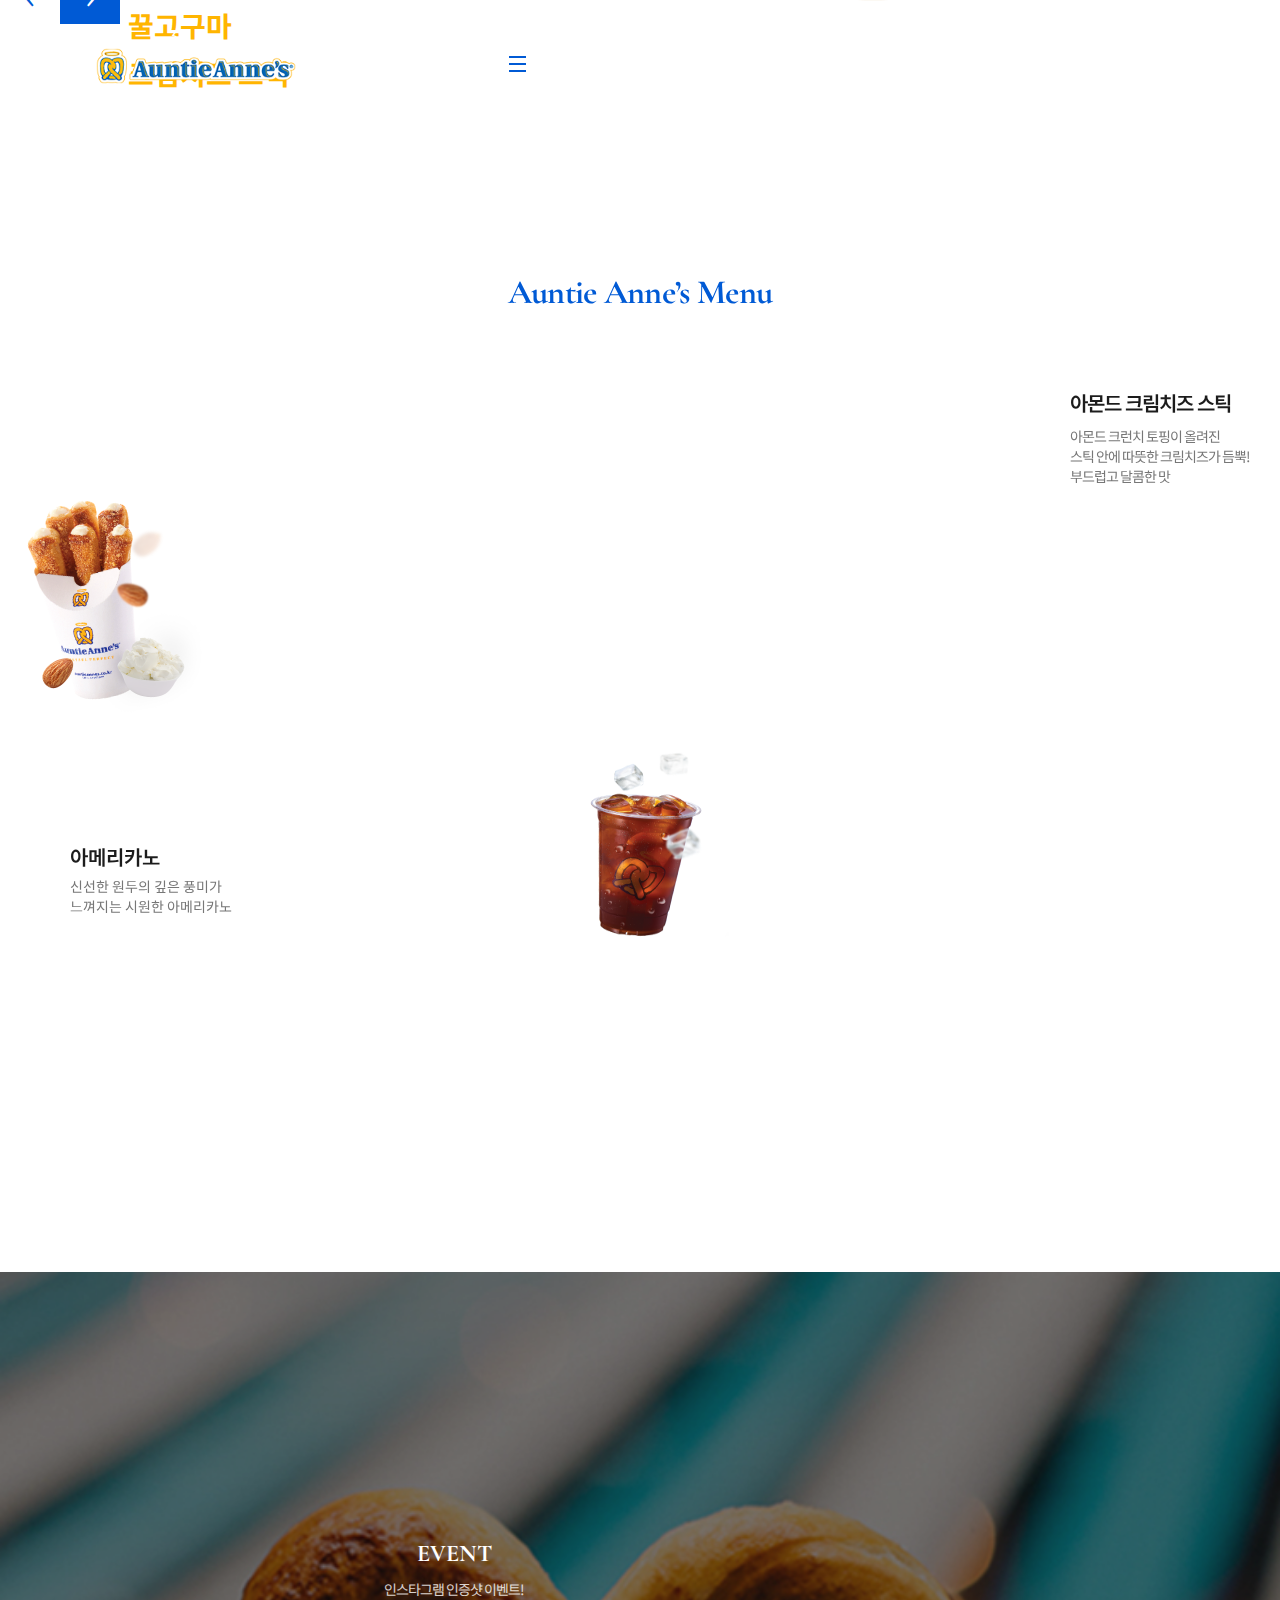
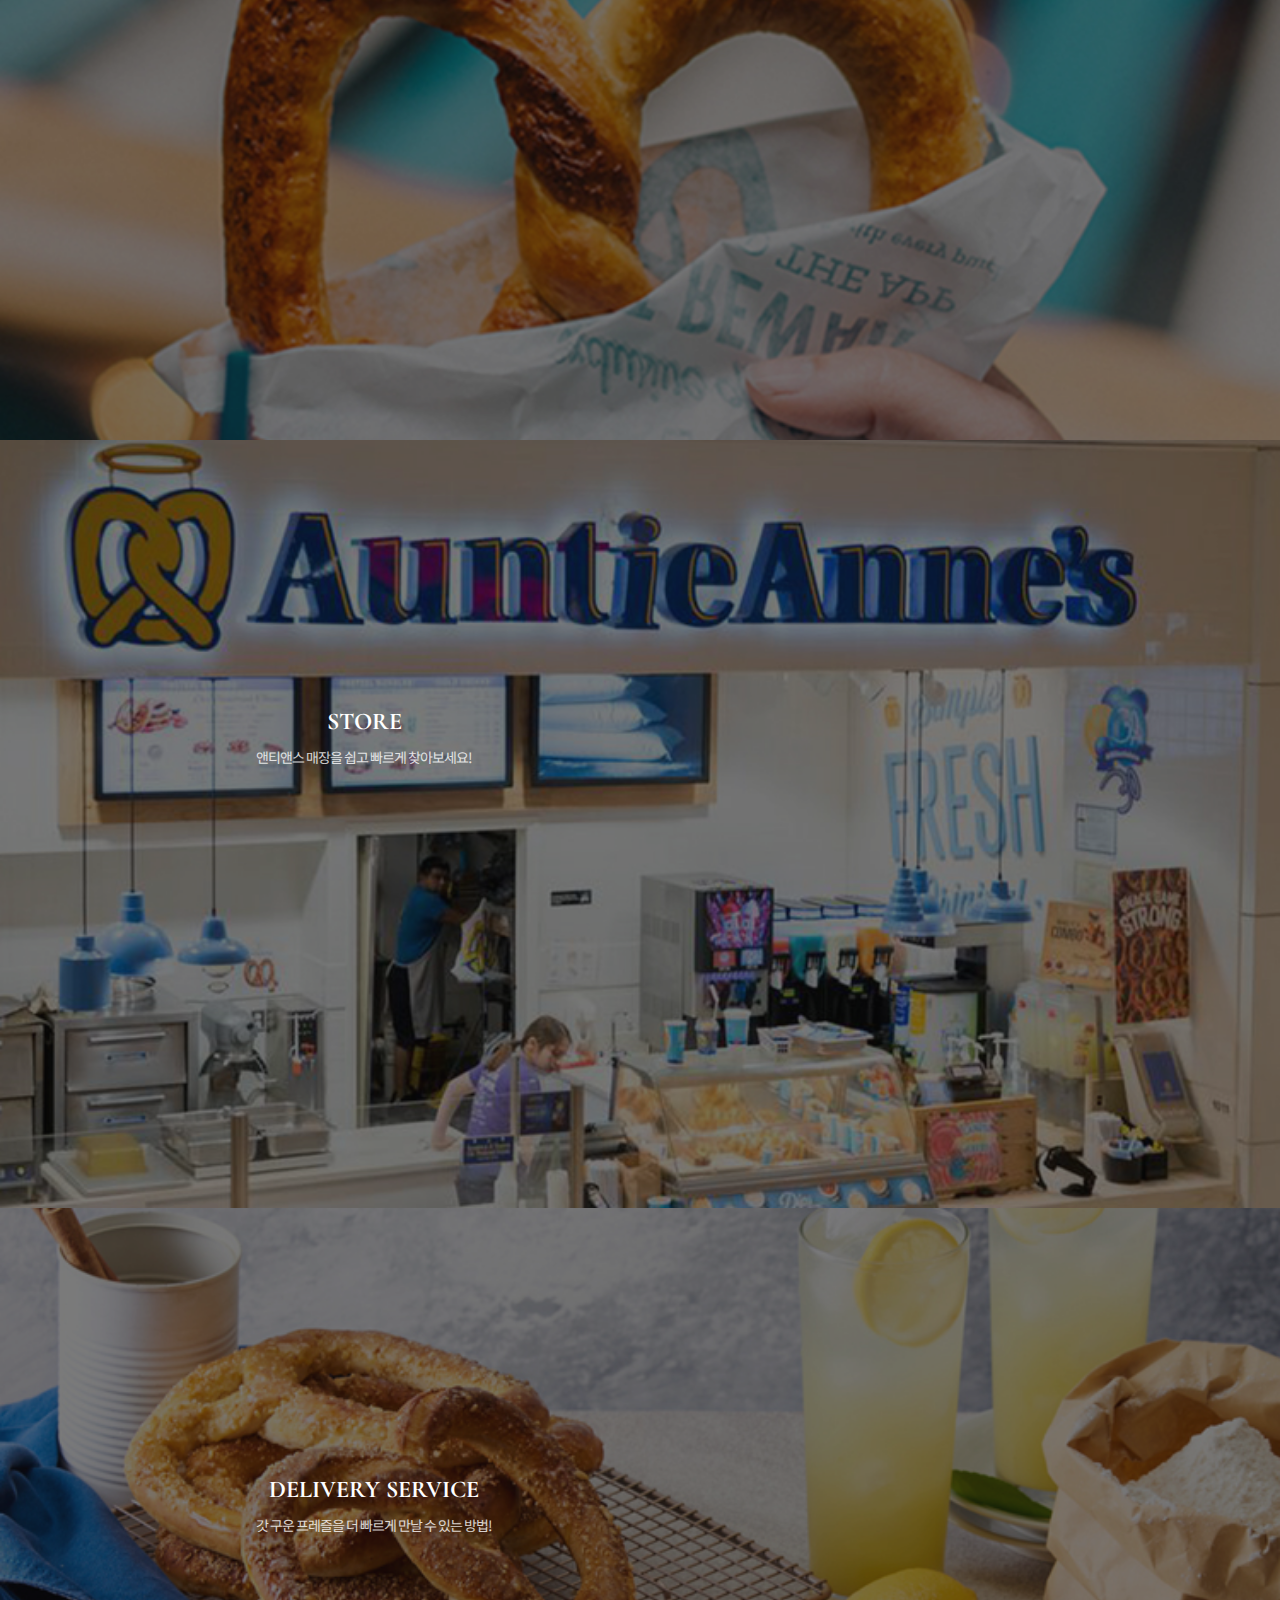
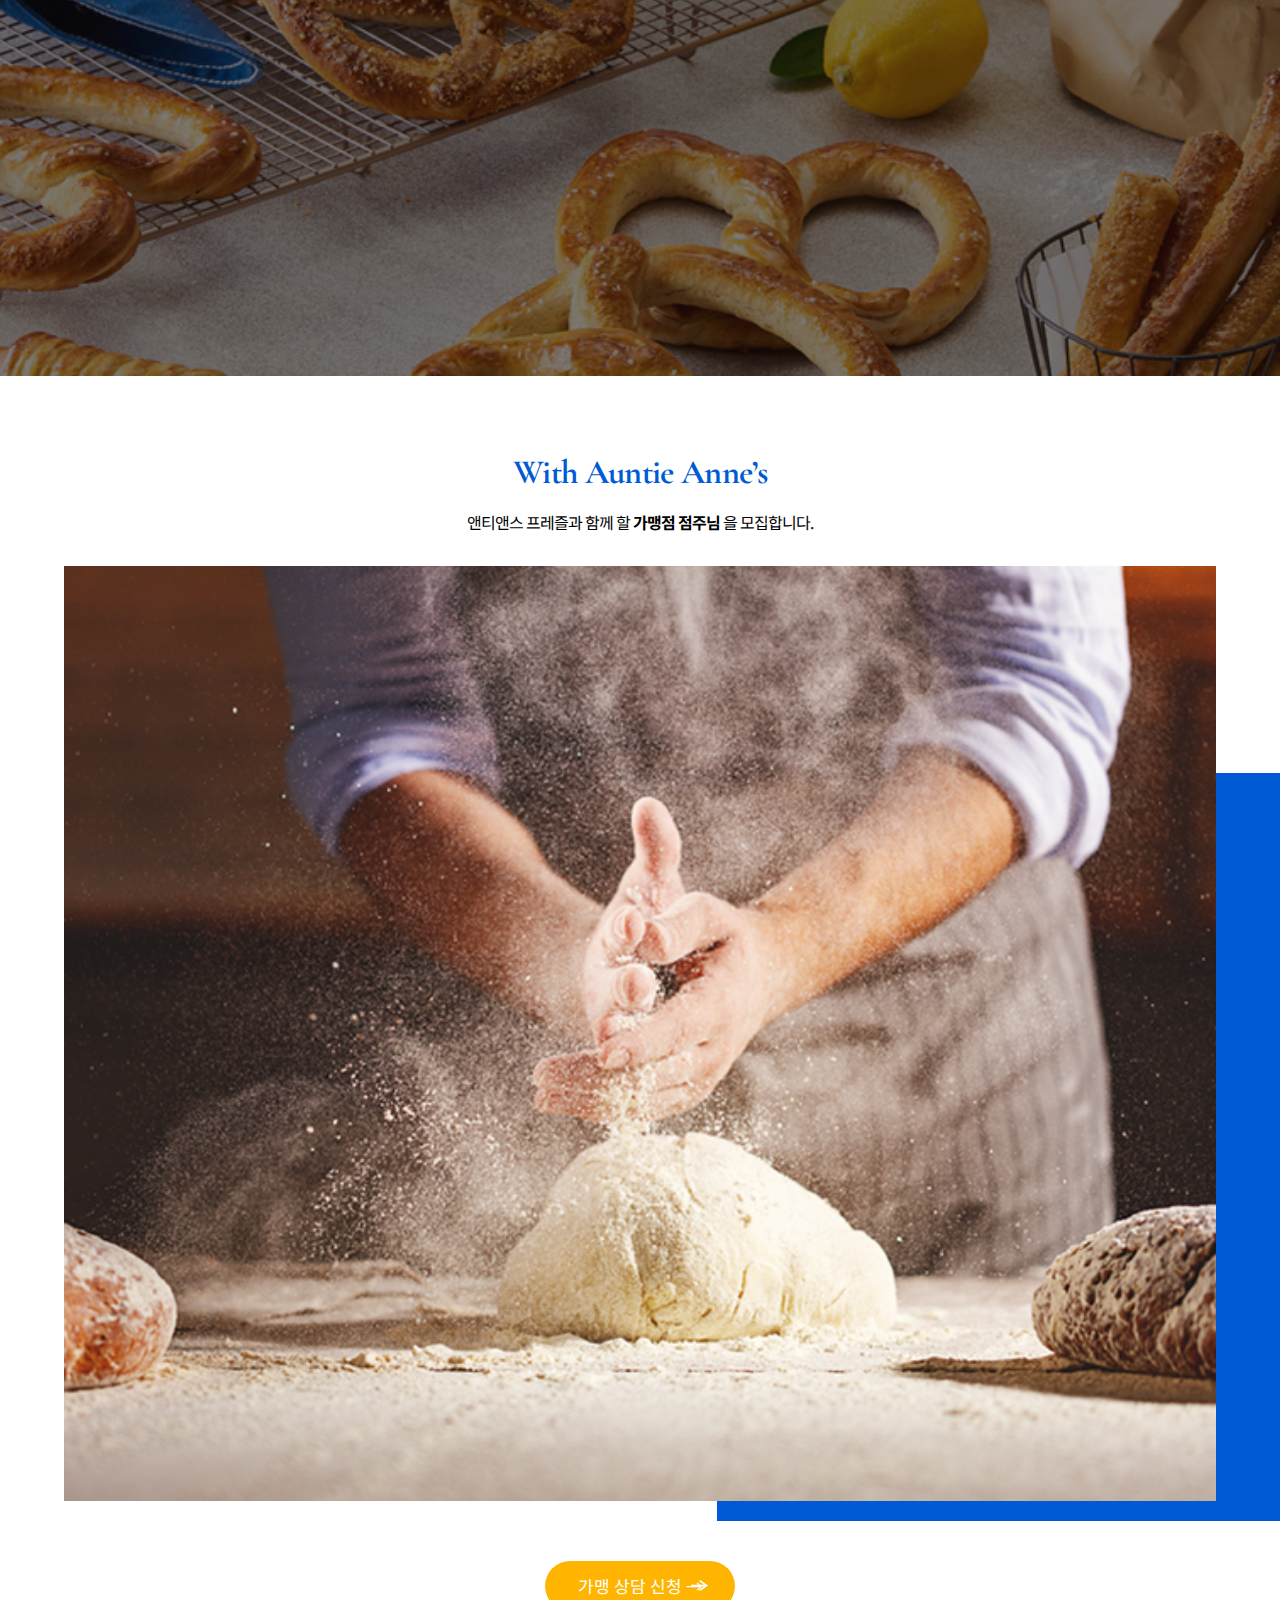
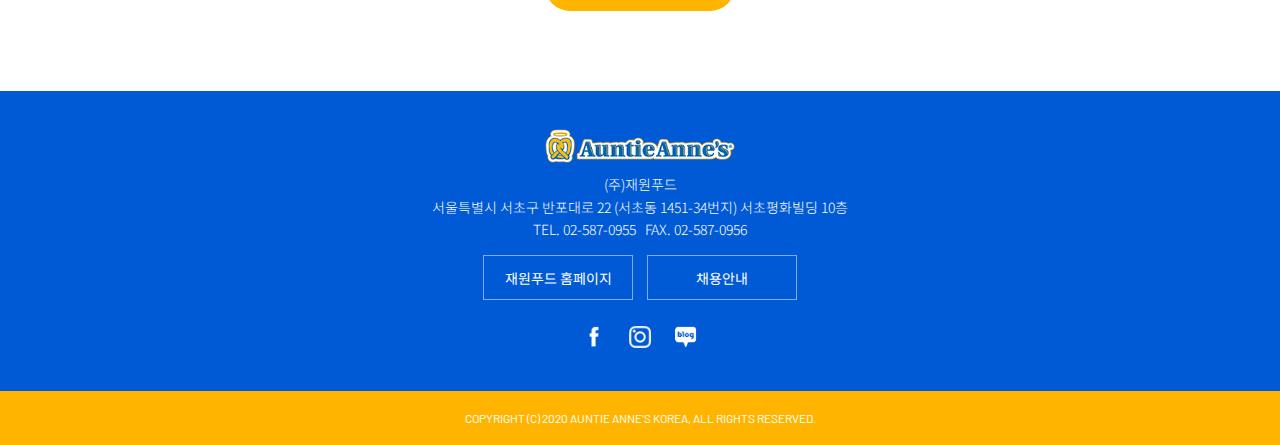
==== index.html @ 2be984bd "new" ====
<!DOCTYPE html>
<html lang="en">
<head>
    <meta charset="UTF-8">
    <meta http-equiv="X-UA-Compatible" content="IE=edge">
    <meta name="viewport" content="width=device-width, initial-scale=1.0">
    <title>Document</title>
    <link rel="stylesheet" href="css/index.css">
    <script defer src="./js/common.js"></script>
</head>
<body>

    <header>
        <div>
            <h2>
            <a href="index.html"><img src="img/main/logo.png" alt=""></a>
            </h2>
            <div class="right">
                <a href="#">
                    <span></span>
                    <span></span>
                    <span></span>
                </a>
            </div>
        </div>
    </header>

    
    <main>
        <div class="burger">
            <header>
                <div>
                    <h2>
                        <a href="index.html"><img src="img/main/mo-logo.png" alt=""></a>
                    </h2>
                    <div class="close">
                        <a href="#">
                            <span></span>
                            <span></span>
                            <span></span>
                        </a>
                    </div>
                </div>
            </header>
        
            <div class="bur_main">
                <div class="wrap">
                    <ul>
                        <li>
                            <a href="#">Auntie Anne's </a>
                        </li>
                        <li>
                            <a class="menu" href="menu.html">Menu</a>
                        <div></div>  
                        </li>
                        <li>
                            <a href="#">Event</a>
                            <div></div>  
                        </li>
                        <li>
                            <a href="#">Community</a>
                            <div></div>  
                        </li>
                        <li>
                            <a href="#">Franchaise</a>
                            <div></div>
                        </li>
                    </ul>
                    
                </div>
                <div class="wrap_2">
                    <ul>
                        <li>
                            <a href="/community-contact/">
                                <span class="circle">
                                    <img src="img/burger/mo-gnb01.png">
                                </span>고객소통방</a>
                        </li>
                        <li><a href="/store-map/"><span class="circle"><img src="img/burger/mo-gnb02.png"></span>매장찾기</a></li>
                        <li><a href="/franchise04/"><span class="circle"><img src="img/burger/mo-gnb03.png"></span>가맹상담</a></li>
                        <li><a href="/delivery-service"><span class="circle"><img src="img/burger/mo-gnb04.png"></span>딜리버리</a></li>
                    </ul>
                </div>
                <div class="info">
                    <div>
                        <p class="en-txt">Address</p>
                        <p>(주)재원푸드 서울특별시 서초구 반포대로 22<br>(서초동 1451-34번지) 서초평화빌딩 10층</p>
                    </div>
    
                    <div>
                        <p class="en-txt">Contact</p>
                        <p>Tel. 02. 587. 0955 <br>Fax. 02. 587. 0956</p>
                    </div>
    
                    <div class="sns-share">
                        <ul>
                            <li><a href="https://www.facebook.com/AuntieAnnesPretzelsKR/" target="_blank"><img src="img/burger/ft-sns01.png" alt="facebook"></a></li>
                            <li><a href="https://www.instagram.com/auntieannes_korea/" target="_blank"><img src="img/burger/ft-sns02.png" alt="instagram"></a></li>
                            <li><a href="https://blog.naver.com/j1food" target="_blank"><img src="img/burger/ft-sns04.png" alt="naver blog"></a></li>
                        </ul>
                    </div>
                </div>
            </div>
        </div>

        <div class="main_top">
            <div class="slide">
                <img src="img/main/sssss.png" alt="">
                <div class="main_txt">
                    <div class="main_txt01">
                        <span>꿀고구마</span>
                    </div>
                    <div class="main_txt01">
                        <span>크림치즈 스틱</span>
                    </div>
                    <div class="main_txt01">
                        <span class="main_txt01_03"> #꿀이들어가 #더욱 달콤한 #꿀고구마 크림치즈 스틱</span>
                    </div>
                </div>   
                <div class="product-img">
                    <div class="pro-ani">
                        <img src="img/main/top.png" alt="">
                    </div>
                </div> 
            </div>
            <div class="dots">
                <button>1</button>
                <button>2</button>
                <button>3</button>
            </div>
            <div class="owl-nav">
                        <button class="owl-prev">
                            <span aria-label="Previous">‹</span>
                        </button>
                        <button  class="owl-next">
                            <span aria-label="Next">›</span>
                        </button>
            </div>
        </div>

        <div class="first">
                <h2> Auntie Anne’s Menu </h2>
                <div class="top_1">
                    <div class="img">
                        <img src="img/main/product01_hover_1.png" alt="">
                    </div>
                    <div class="txt">
                        <h3>아몬드 크림치즈 스틱</h3>
                        <p>
                            아몬드 크런치 토핑이 올려진<br>
                            스틱 안에 따뜻한 크림치즈가 듬뿍!<br>
                            부드럽고 달콤한 맛
                        </p>
                    </div>
                </div>
                <div class="top_2">
                    <div class="txt">
                        <h3>아메리카노</h3>
                        <p>
                            신선한 원두의 깊은 풍미가<br>
                            느껴지는 시원한 아메리카노<br>
                        </p>
                    </div>
                    <div class="img">
                        <img src="img/main/product02_hover_1.png" alt="">
                    </div>
                </div>
        </div>

        <div class="second">
                <div class="box01">
                    <a href="#"><img src="img/main/main_event_bg_m.jpg" alt=""></a>
                    <div class="txt01"> 
                        <h3 class="en-txt">EVENT</h3>
                        <p>인스타그램 인증샷 이벤트!</p>
                    </div>
                </div>
                <div class="box01">
                    <a href="#"><img src="img/main/main_store_bg_m.jpg" alt=""></a>
                    <div class="txt02">
                        <h3 class="en-txt">STORE</h3>
                        <p>앤티앤스 매장을 쉽고 빠르게 찾아보세요!</p>
                    </div>
                </div>
                <div class="box01">
                    <a href="#"><img src="img/main/main_delivery_bg_m.jpg" alt=""></a>
                    <div class="txt03">
                        <h3 class="en-txt">DELIVERY SERVICE</h3>
                        <p>갓 구운 프레즐을 더 빠르게 만날 수 있는 방법!</p>
                    </div>    
                </div>
        </div>

        <div class="third">
            <div class="title">
                With Auntie Anne’s
            </div>
            <div class="third-txt">
                앤티앤스 프레즐과 함께 할 
                <b>가맹점 점주님</b>
                    을 모집합니다.
            </div>
            <div class="third-img">
                <img src="img/main/main-sec04_img_m.jpg" alt="">
            </div>
            <div class="third-button">
                <a href="#">가맹 상담 신청 →</a>
            </div>
        </div>
    </main>

    <footer>
        <div class="foot-widget">
            <div class="foot-wrap">
                <div class="ft-logo">
                <a href="#"><img src="img/main/ft-logo.png"></a>
                </div>
                <div class="ft-info">
                    <div class="info01">
                        <span>(주)재원푸드</span> 서울특별시 서초구 반포대로 22 (서초동 1451-34번지) 서초평화빌딩 10층
                    </div>
                    <div class="info02">
                        <p>TEL. 02-587-0955</p>
                        <p>FAX. 02-587-0956</p>
                    </div>
                </div>
                <div class="link-btn">
                    <ul>
                        <li><a href="http://www.jaewonfood.co.kr/korean/" target="_blank">재원푸드 홈페이지</a></li>
                        <li><a href="/talent">채용안내</a></li>
                    </ul>
                </div>
                <div class="sns-share">
                    <ul>
                    <li><a href="https://www.facebook.com/AuntieAnnesPretzelsKR/" target="_blank"><img src="img/main/ft-sns01.png" alt="facebook"></a></li>
                    <li><a href="https://www.instagram.com/auntieannes_korea/" target="_blank"><img src="img/main/ft-sns02.png" alt="instagram"></a></li>
                    <!--
                    <li><a href="#" target="_blank"><img src="/img/ft-sns03.png" alt="youtube" /></a></li> -->
                    <li><a href="https://blog.naver.com/j1food" target="_blank"><img src="img/main/ft-sns04.png" alt="naver blog"></a></li>
                    </ul>
                </div>
            </div>
        </div>
        <div class="copy-right">COPYRIGHT (C) 2020 AUNTIE ANNE'S KOREA, ALL RIGHTS RESERVED.</div>
    </footer>
</body>
</html>
---- css/index.css ----
@import url("https://fonts.googleapis.com/css2?family=Noto+Sans+KR:wght@100;300;400;500;700;900&display=swap");
@import url("https://fonts.googleapis.com/css2?family=Cormorant+Garamond:ital,wght@0,300;0,400;0,500;0,600;0,700;1,300;1,400;1,500;1,600;1,700&display=swap");
@import url("https://fonts.googleapis.com/css2?family=Barlow:ital,wght@0,100;0,200;0,300;0,400;0,500;0,600;0,700;1,100;1,200;1,300;1,400;1,500;1,600&display=swap");
@import url("https://fonts.googleapis.com/css2?family=Barlow+Semi+Condensed:ital,wght@0,100;0,200;0,300;0,400;0,500;0,600;1,100;1,200;1,300;1,400;1,500;1,600&display=swap");
/* common.css */
* {
  -webkit-box-sizing: border-box;
          box-sizing: border-box;
  font-family: 'Noto Sans KR', sans-serif;
}

body {
  margin: 0;
}

h1, h2, h3, h4, h5, h6, p {
  margin: 0;
}

a {
  text-decoration: none;
  color: #222;
}

img {
  vertical-align: middle;
}

table {
  border-collapse: collapse;
}

ul, li {
  list-style-type: none;
  padding: 0;
  margin: 0;
}

header {
  position: fixed;
  left: 0;
  top: 0;
  width: 100%;
  padding: 3% 0;
  z-index: 10;
}

header div {
  margin: 0 auto;
  width: 85%;
  /* height: auto !important; */
  background: transparent;
  display: -webkit-box;
  display: -ms-flexbox;
  display: flex;
  -webkit-box-pack: center;
      -ms-flex-pack: center;
          justify-content: center;
}

header div h2 {
  margin-top: 10px;
}

header div h2 a {
  vertical-align: middle;
}

header div h2 a img {
  width: 200px;
  height: 36px;
  margin-bottom: 10px;
}

header div .right {
  margin-left: 18%;
  width: 50px;
  height: 50px;
  background-color: #fff;
  border-radius: 100%;
  position: relative;
}

header div .right a {
  display: block;
}

header div .right a span {
  position: absolute;
  right: 31%;
  top: 50%;
  border: 1px solid #005ad5;
  width: 17px;
}

header div .right a span:nth-of-type(1) {
  -webkit-transform: translateY(-350%);
          transform: translateY(-350%);
}

header div .right a span:nth-of-type(3) {
  -webkit-transform: translateY(350%);
          transform: translateY(350%);
}

main {
  width: 100%;
  overflow: hidden;
  position: relative;
}

main .burger {
  position: absolute;
  width: 100%;
  height: 100%;
  top: 0;
  right: 0;
  z-index: 1000;
  -webkit-transform: translateX(100%);
          transform: translateX(100%);
}

main .burger header {
  position: fixed;
  left: 0;
  top: 0;
  width: 100%;
  /*  padding: 10px 0; */
  z-index: 10;
}

main .burger header div {
  height: 100%;
  /*  margin:0 auto;  */
  margin-left: 20px;
  width: 85%;
  height: auto !important;
  background: transparent;
  display: -webkit-box;
  display: -ms-flexbox;
  display: flex;
  -webkit-box-pack: center;
      -ms-flex-pack: center;
          justify-content: center;
}

main .burger header div h2 {
  /*  margin-top:10px; */
}

main .burger header div h2 a {
  vertical-align: middle;
}

main .burger header div h2 a img {
  max-width: 165px;
  height: 28px;
  margin-bottom: 15px;
}

main .burger header div .close {
  margin-left: 30%;
  margin-right: 0;
  width: 50px;
  height: 50px;
  background: #ffb500 !important;
  -webkit-transform: rotate(180deg);
          transform: rotate(180deg);
  border-radius: 100%;
  position: relative;
}

main .burger header div .close a {
  display: block;
}

main .burger header div .close a span {
  position: absolute;
  right: 35%;
  top: 45%;
  border: 1px solid #fff;
  width: 17px;
}

main .burger header div .close a span:nth-of-type(1) {
  -webkit-transform: translate3d(0px, 0px, 0px) scale3d(1, 1, 1) rotateX(0deg) rotateY(0deg) rotateZ(-45deg) skew(0deg, 0deg);
          transform: translate3d(0px, 0px, 0px) scale3d(1, 1, 1) rotateX(0deg) rotateY(0deg) rotateZ(-45deg) skew(0deg, 0deg);
}

main .burger header div .close a span:nth-of-type(2) {
  display: none;
}

main .burger header div .close a span:nth-of-type(3) {
  -webkit-transform: translate3d(0px, 0px, 0px) scale3d(1, 1, 1) rotateX(0deg) rotateY(0deg) rotateZ(45deg) skew(0deg, 0deg);
          transform: translate3d(0px, 0px, 0px) scale3d(1, 1, 1) rotateX(0deg) rotateY(0deg) rotateZ(45deg) skew(0deg, 0deg);
}

main .burger .bur_main {
  width: 100%;
  /* height:100%; */
  padding: 70px 20px;
  background: #004bba;
  overflow: scroll;
  color: #fff;
}

main .burger .bur_main .wrap ul li {
  display: block;
  width: 100%;
  border: 0;
  padding: 5px 6px;
  border-bottom: 1px solid rgba(255, 255, 255, 0.2);
}

main .burger .bur_main .wrap ul li a {
  font-family: 'Cormorant Garamond', serif;
  font-weight: bold;
  font-size: 34px;
  margin: 5px 0;
  color: #fff;
}

main .burger .bur_main .wrap ul li .menu {
  color: #ffb500;
}

main .burger .bur_main .wrap ul li:nth-of-type(5) {
  border-bottom: none;
}

main .burger .bur_main .wrap_2 {
  padding: 5px 0;
  margin-bottom: 10px;
  display: -webkit-box;
  display: -ms-flexbox;
  display: flex;
}

main .burger .bur_main .wrap_2 ul {
  display: Table;
  width: 100%;
  height: 100%;
  table-layout: fixed;
  border: 1px solid #336fc8;
  border-right: 0;
  margin-top: 15px;
}

main .burger .bur_main .wrap_2 ul li {
  display: Table-cell;
  border-bottom: 1px solid rgba(255, 255, 255, 0.2);
  vertical-align: middle;
  width: 25%;
  padding: 0;
  white-space: nowrap;
  border-right: 1px solid #336fc8;
  margin-right: 15px;
}

main .burger .bur_main .wrap_2 ul li a {
  font-family: 'Noto Sans KR', sans-serif;
  font-size: 13px;
  letter-spacing: -0.5px;
  text-align: center;
  padding: 15px;
  font-weight: normal;
  display: block;
  color: #fff;
}

main .burger .bur_main .wrap_2 ul li a .circle img {
  margin: 0 auto 5px;
  display: block;
  max-width: 40px;
}

main .burger .bur_main .info {
  height: auto;
  display: block;
}

main .burger .bur_main .info div {
  /*  margin-bottom: 10px; */
  display: -webkit-box;
  display: -ms-flexbox;
  display: flex;
}

main .burger .bur_main .info div .en-txt {
  font-size: 16px !important;
  width: 80px;
  font-family: 'Cormorant Garamond', serif;
  /* margin: 5px 0; */
  font-weight: bold;
  color: #fff;
}

main .burger .bur_main .info div .en-txt::after {
  content: '|';
  width: 1px;
  height: 15px;
  margin-left: 10px;
  /* bottom: 50%;
                            margin-bottom: -8px;
                            left: auto;
                            right: 15px; */
}

main .burger .bur_main .info div p {
  margin-bottom: 0.85em;
  line-height: 1.6;
  color: #dcdcdc;
  font-size: 12px;
}

main .burger .bur_main .info .sns-share {
  margin-top: 10px;
  margin-bottom: 15px;
}

main .burger .bur_main .info .sns-share ul {
  width: 100%;
  list-style: none outside;
}

main .burger .bur_main .info .sns-share ul li {
  margin: 0 5px;
  display: inline-block;
}

main .burger .bur_main .info .sns-share ul li a img {
  width: 32px;
}

main .burger.active {
  -webkit-transform: translateX(0%);
          transform: translateX(0%);
}

main .main_top {
  /*   font-family: 'Noto Sans KR', sans-serif; */
  position: relative;
  width: 100%;
  height: 100% !important;
}

main .main_top img {
  width: 100%;
}

main .main_top .main_txt {
  position: absolute;
  left: 10%;
  top: 20%;
}

main .main_top .main_txt .main_txt01 {
  margin-bottom: 3%;
}

main .main_top .main_txt .main_txt01 span {
  color: #ffb500;
  font-size: 28px;
  font-weight: bold;
}

main .main_top .main_txt .main_txt01 .main_txt01_03 {
  font-weight: normal;
  letter-spacing: -1px;
  margin: 15px 0 35px;
  color: #fff;
  line-height: 1.6;
  font-size: 14px;
}

main .main_top .product-img .pro-ani {
  -webkit-animation: rot03 3s ease infinite;
          animation: rot03 3s ease infinite;
  position: absolute;
  z-index: 200;
  right: 5px;
  bottom: -100px;
  width: 65%;
}

main .main_top .product-img .pro-ani img {
  width: 100%;
}

main .main_top .dots {
  display: inline-block;
  position: absolute;
  left: 30px;
  top: 44%;
}

main .main_top .dots button {
  color: #fff;
  background-color: transparent;
  width: 50px;
  height: 50px;
  display: inline-block !important;
  font-size: 20px;
  line-height: 42px;
  border-radius: 100%;
  border-color: transparent;
  padding: 0;
  text-align: center;
  font-family: 'Barlow Semi Condensed', sans-serif;
  letter-spacing: 0;
  margin-right: 5px;
}

main .main_top .dots button.active {
  border: 2px dotted #fff;
  color: #ffb500;
}

main .main_top .owl-nav {
  position: absolute;
  left: 0;
  bottom: 0;
  height: 60px;
  width: 120px;
  display: -webkit-box;
  display: -ms-flexbox;
  display: flex;
}

main .main_top .owl-nav .owl-prev {
  color: inherit;
  border: none;
  padding: 0 !important;
  background: #fff;
  width: 60px;
  height: 60px;
  line-height: 60px;
}

main .main_top .owl-nav .owl-prev span {
  font-size: 35px;
  color: #005ad5;
}

main .main_top .owl-nav .owl-next {
  width: 60px;
  color: inherit;
  border: none;
  padding: 0 !important;
  height: 60px;
  background: #005ad5;
  line-height: 60px;
}

main .main_top .owl-nav .owl-next span {
  font-size: 35px;
  color: #fff;
}

main .first {
  z-index: 100;
  padding: 5% 0;
  margin: 10% 0;
  position: relative;
  /*   font-family: 'Noto Sans KR', sans-serif; */
}

main .first h2 {
  font-family: 'Cormorant Garamond', serif;
  width: 100%;
  padding-top: 60px;
  font-size: 34px;
  color: #005ad5;
  font-weight: bold;
  line-height: 1;
  text-align: center;
  margin-bottom: 15%;
  letter-spacing: -0.02em;
}

main .first .top_1 {
  display: -webkit-box;
  display: -ms-flexbox;
  display: flex;
}

main .first .top_1 .img {
  margin-left: -30px;
  -webkit-animation: rot02 3s ease infinite;
          animation: rot02 3s ease infinite;
  left: 0;
  width: 250px;
  height: 250px;
}

main .first .top_1 .img img {
  width: 100%;
  height: 100%;
  -webkit-transform: translateY(-10%);
          transform: translateY(-10%);
}

main .first .top_1 .txt {
  position: absolute;
  right: 30px;
  top: 240px;
  letter-spacing: -1px;
}

main .first .top_1 .txt h3 {
  font-size: 20px;
  color: #1c1c1c;
  line-height: 1.1em;
  margin-bottom: 8px;
  font-weight: 600;
}

main .first .top_1 .txt p {
  font-size: 14px;
  color: #777777;
  margin: 0.85em 0;
}

main .first .top_2 {
  display: -webkit-box;
  display: -ms-flexbox;
  display: flex;
}

main .first .top_2 .txt {
  position: absolute;
  left: 70px;
  bottom: 100px;
}

main .first .top_2 .txt h3 {
  font-size: 20px;
  color: #1c1c1c;
  line-height: 1.1em;
  margin-bottom: 8px;
  font-weight: 600;
}

main .first .top_2 .txt p {
  font-size: 14px;
  color: #777777;
}

main .first .top_2 .img {
  margin-left: 40%;
  -webkit-animation: rot03 3s ease infinite;
          animation: rot03 3s ease infinite;
  width: 250px;
  height: 200px;
}

main .first .top_2 .img img {
  width: 100%;
  height: 100%;
}

@-webkit-keyframes rot02 {
  0% {
    -webkit-transform: rotate(-1deg);
            transform: rotate(-1deg);
  }
  50% {
    -webkit-transform: rotate(1deg);
            transform: rotate(1deg);
  }
  100% {
    -webkit-transform: rotate(-1deg);
            transform: rotate(-1deg);
  }
}

@keyframes rot02 {
  0% {
    -webkit-transform: rotate(-1deg);
            transform: rotate(-1deg);
  }
  50% {
    -webkit-transform: rotate(1deg);
            transform: rotate(1deg);
  }
  100% {
    -webkit-transform: rotate(-1deg);
            transform: rotate(-1deg);
  }
}

@-webkit-keyframes rot03 {
  0% {
    -webkit-transform: rotate(1deg);
            transform: rotate(1deg);
  }
  50% {
    -webkit-transform: rotate(-1deg);
            transform: rotate(-1deg);
  }
  100% {
    -webkit-transform: rotate(1deg);
            transform: rotate(1deg);
  }
}

@keyframes rot03 {
  0% {
    -webkit-transform: rotate(1deg);
            transform: rotate(1deg);
  }
  50% {
    -webkit-transform: rotate(-1deg);
            transform: rotate(-1deg);
  }
  100% {
    -webkit-transform: rotate(1deg);
            transform: rotate(1deg);
  }
}

main .second {
  margin-top: 20%;
}

main .second .box01 {
  position: relative;
}

main .second .box01 a {
  width: 100%;
}

main .second .box01 a img {
  width: 100%;
}

main .second .box01 .txt01 {
  position: absolute;
  left: 30%;
  top: 35%;
  text-align: center;
}

main .second .box01 .txt01 .en-txt {
  font-family: 'Cormorant Garamond', serif;
  font-size: 24px;
  color: #fff;
  margin-bottom: 8px;
  line-height: 1.1em;
}

main .second .box01 .txt01 p {
  color: #fff;
  font-size: 14px;
  letter-spacing: -1px;
  margin: 0.85em 0;
  opacity: 0.8;
}

main .second .box01 .txt02 {
  position: absolute;
  left: 20%;
  top: 35%;
  text-align: center;
}

main .second .box01 .txt02 .en-txt {
  font-family: 'Cormorant Garamond', serif;
  font-size: 24px;
  color: #fff;
  margin-bottom: 8px;
  line-height: 1.1em;
}

main .second .box01 .txt02 p {
  color: #fff;
  font-size: 14px;
  letter-spacing: -1px;
  margin: 0.85em 0;
  opacity: 0.8;
}

main .second .box01 .txt03 {
  position: absolute;
  left: 20%;
  top: 35%;
  text-align: center;
}

main .second .box01 .txt03 .en-txt {
  font-family: 'Cormorant Garamond', serif;
  font-size: 24px;
  color: #fff;
  margin-bottom: 8px;
  line-height: 1.1em;
}

main .second .box01 .txt03 p {
  /*  font-family: 'Noto Sans KR', sans-serif; */
  color: #fff;
  font-size: 14px;
  letter-spacing: -1px;
  margin: 0.85em 0;
  opacity: 0.8;
}

main .second .box01::before {
  content: "";
  width: 100%;
  height: 100%;
  position: absolute;
  left: 0;
  top: 0;
  background-color: rgba(17, 17, 17, 0.35);
}

main .third {
  margin: 80px auto 80px;
  width: 100%;
  text-align: center;
  /*  padding: 0 5%; */
}

main .third .title {
  font-family: 'Cormorant Garamond', serif;
  font-size: 34px;
  color: #005ad5;
  font-weight: 700;
  line-height: 1;
  letter-spacing: -0.02em;
}

main .third .third-txt {
  font-family: 'Noto Sans KR', sans-serif;
  font-size: 16px;
  letter-spacing: -1px;
  line-height: 1.6;
  color: #000;
  padding: 0 45px;
  margin: 20px 0 60px;
  margin-bottom: 30px;
}

main .third .third-txt b {
  color: #000;
}

main .third .third-img {
  padding: 0 5%;
  width: 100%;
  position: relative;
}

main .third .third-img img {
  width: 100%;
}

main .third .third-img::after {
  content: '';
  position: absolute;
  bottom: -20px;
  right: -6%;
  width: 50%;
  height: 80%;
  background: #005ad5;
  z-index: -1;
}

main .third .third-button {
  padding-top: 60px;
}

main .third .third-button a {
  color: #fff;
  font-size: 17px;
  width: 190px;
  height: 50px;
  line-height: 50px;
  display: block;
  text-align: center;
  font-family: 'Noto Sans KR', sans-serif;
  border-radius: 50px;
  margin: 0 auto;
  background: #ffb500 url("../img/main/btn-arrow.png") no-repeat 85% center;
}

footer {
  font-family: 'Noto Sans KR', sans-serif;
}

footer .foot-widget {
  z-index: 1;
  background: #005ad5;
  border: 0;
}

footer .foot-widget .foot-wrap {
  padding: 38px 30px;
  background: #005ad5;
  text-align: center;
}

footer .foot-widget .foot-wrap .ft-logo {
  margin-bottom: 10px;
}

footer .foot-widget .foot-wrap .ft-logo a img {
  width: 190px;
  border: none;
  padding: 0;
  margin: 0;
  display: inline-block;
  max-width: 100%;
  height: auto;
}

footer .foot-widget .foot-wrap .ft-info {
  line-height: 1.6;
  color: #fff;
  font-weight: 300;
}

footer .foot-widget .foot-wrap .ft-info .info01 {
  font-size: 14px;
  font-weight: 300;
}

footer .foot-widget .foot-wrap .ft-info .info01 span {
  font-size: 100%;
  color: inherit;
  display: block;
}

footer .foot-widget .foot-wrap .ft-info .info02 {
  font-size: 14px;
  font-weight: 300;
}

footer .foot-widget .foot-wrap .ft-info .info02 p {
  padding: 0 3px;
  display: inline-block;
}

footer .foot-widget .foot-wrap .link-btn {
  margin: 15px 0 20px;
}

footer .foot-widget .foot-wrap .link-btn ul {
  float: none;
  width: 100%;
}

footer .foot-widget .foot-wrap .link-btn ul li {
  margin: 0 3px;
  display: inline-block;
  margin: 0 5px;
  padding: 0;
  text-align: center;
  line-height: 1.8em;
  font-size: 15px;
  clear: both;
}

footer .foot-widget .foot-wrap .link-btn ul li a {
  width: 150px;
  color: #fff !important;
  border: 1px solid rgba(255, 255, 255, 0.5);
  height: 45px;
  display: inline-block;
  line-height: 44px;
  font-size: 14px;
}

footer .foot-widget .foot-wrap .sns-share ul {
  width: 100%;
  list-style: none outside;
}

footer .foot-widget .foot-wrap .sns-share ul li {
  margin: 0 5px;
  display: inline-block;
}

footer .foot-widget .foot-wrap .sns-share ul li a {
  outline: 0;
}

footer .foot-widget .foot-wrap .sns-share ul li a img {
  width: 32px;
}

footer .copy-right {
  font-family: 'Barlow', sans-serif;
  letter-spacing: 0;
  background: #ffb500;
  text-align: center;
  color: #fff;
  padding: 20px 0;
  font-size: 12px;
}
/*# sourceMappingURL=index.css.map */
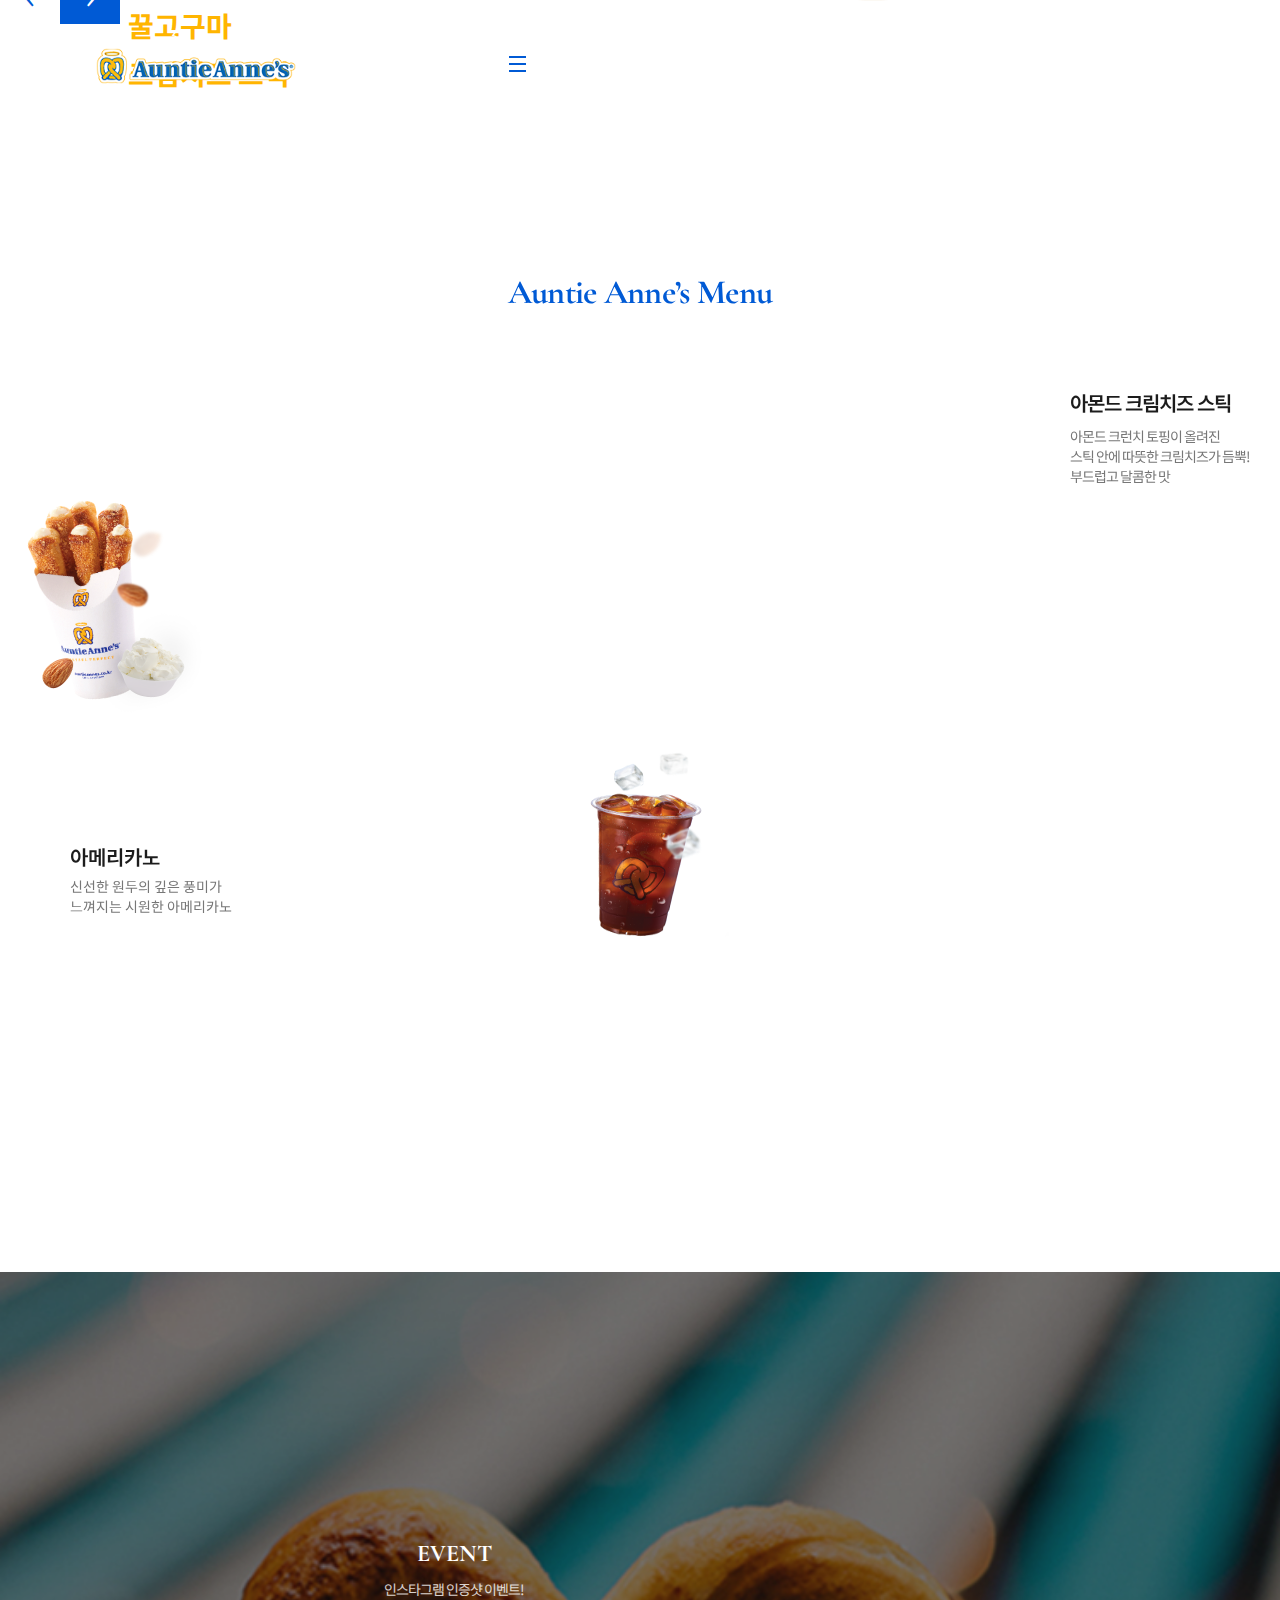
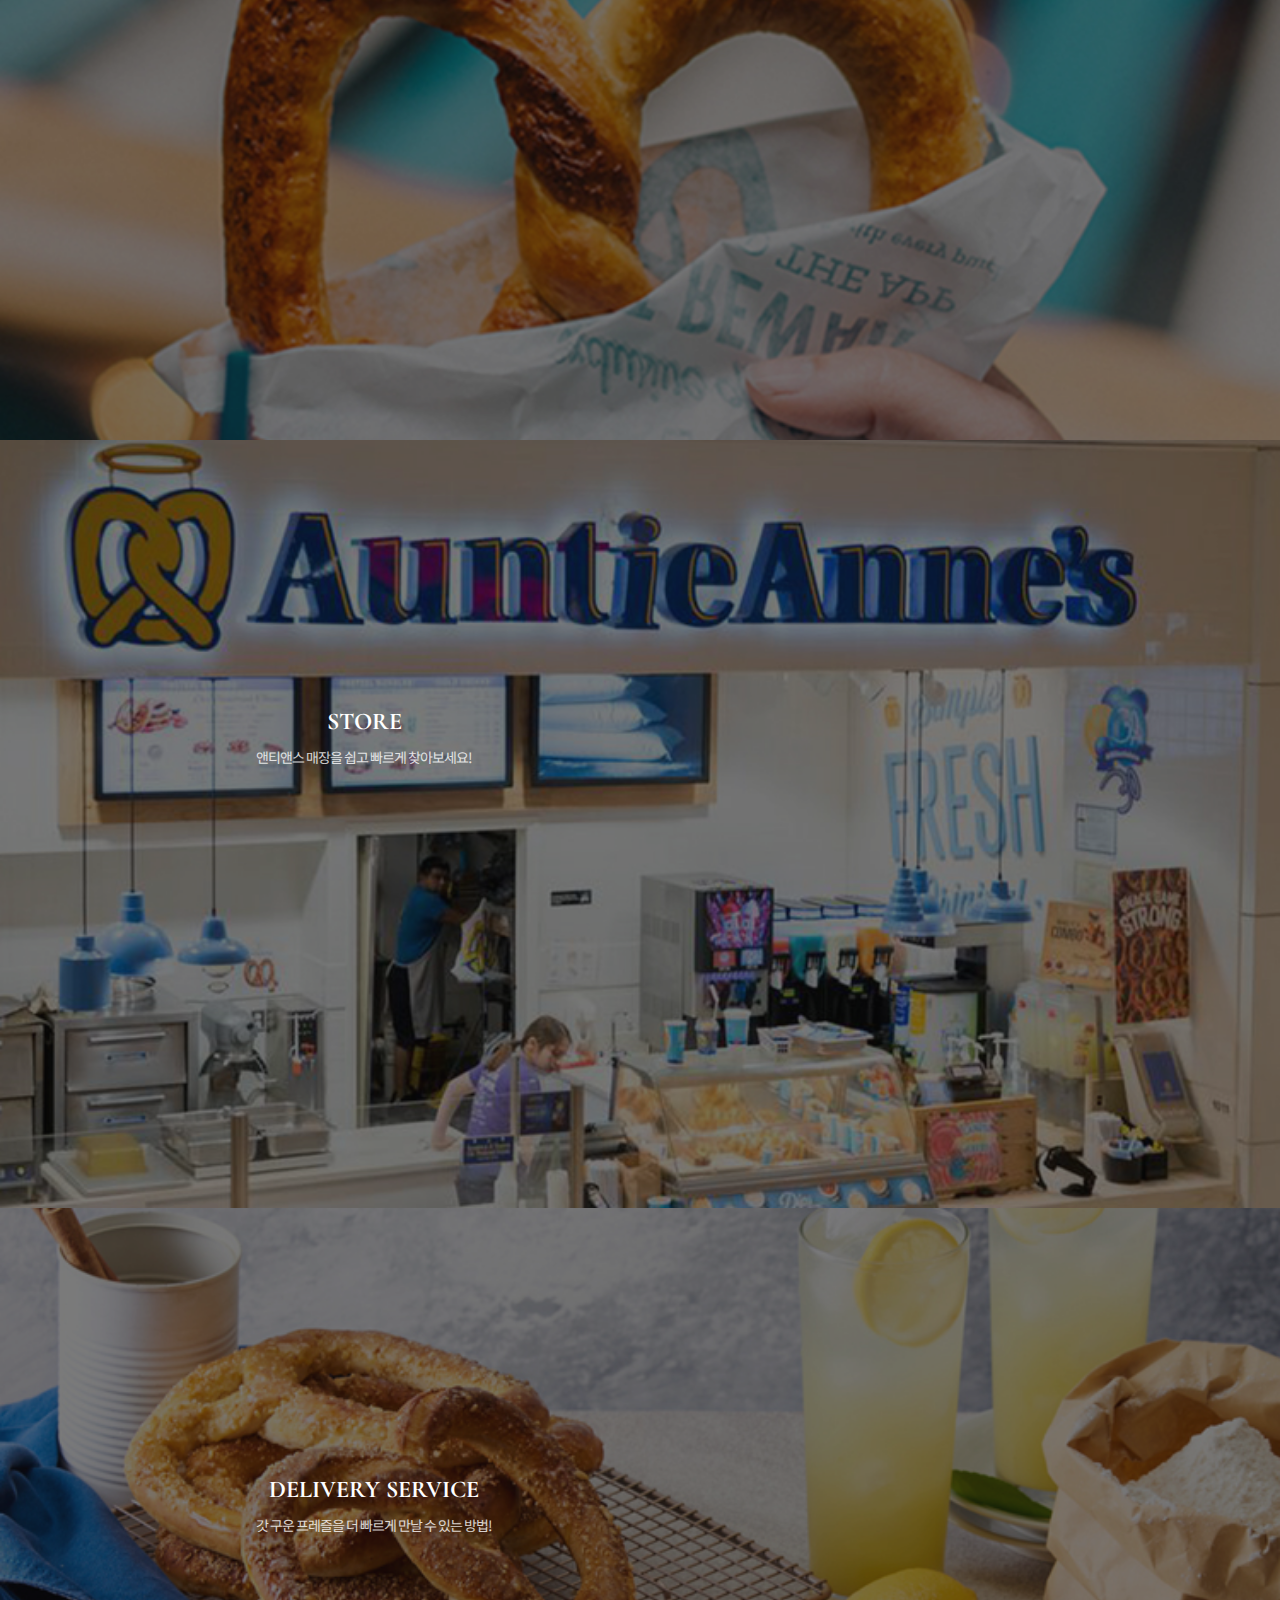
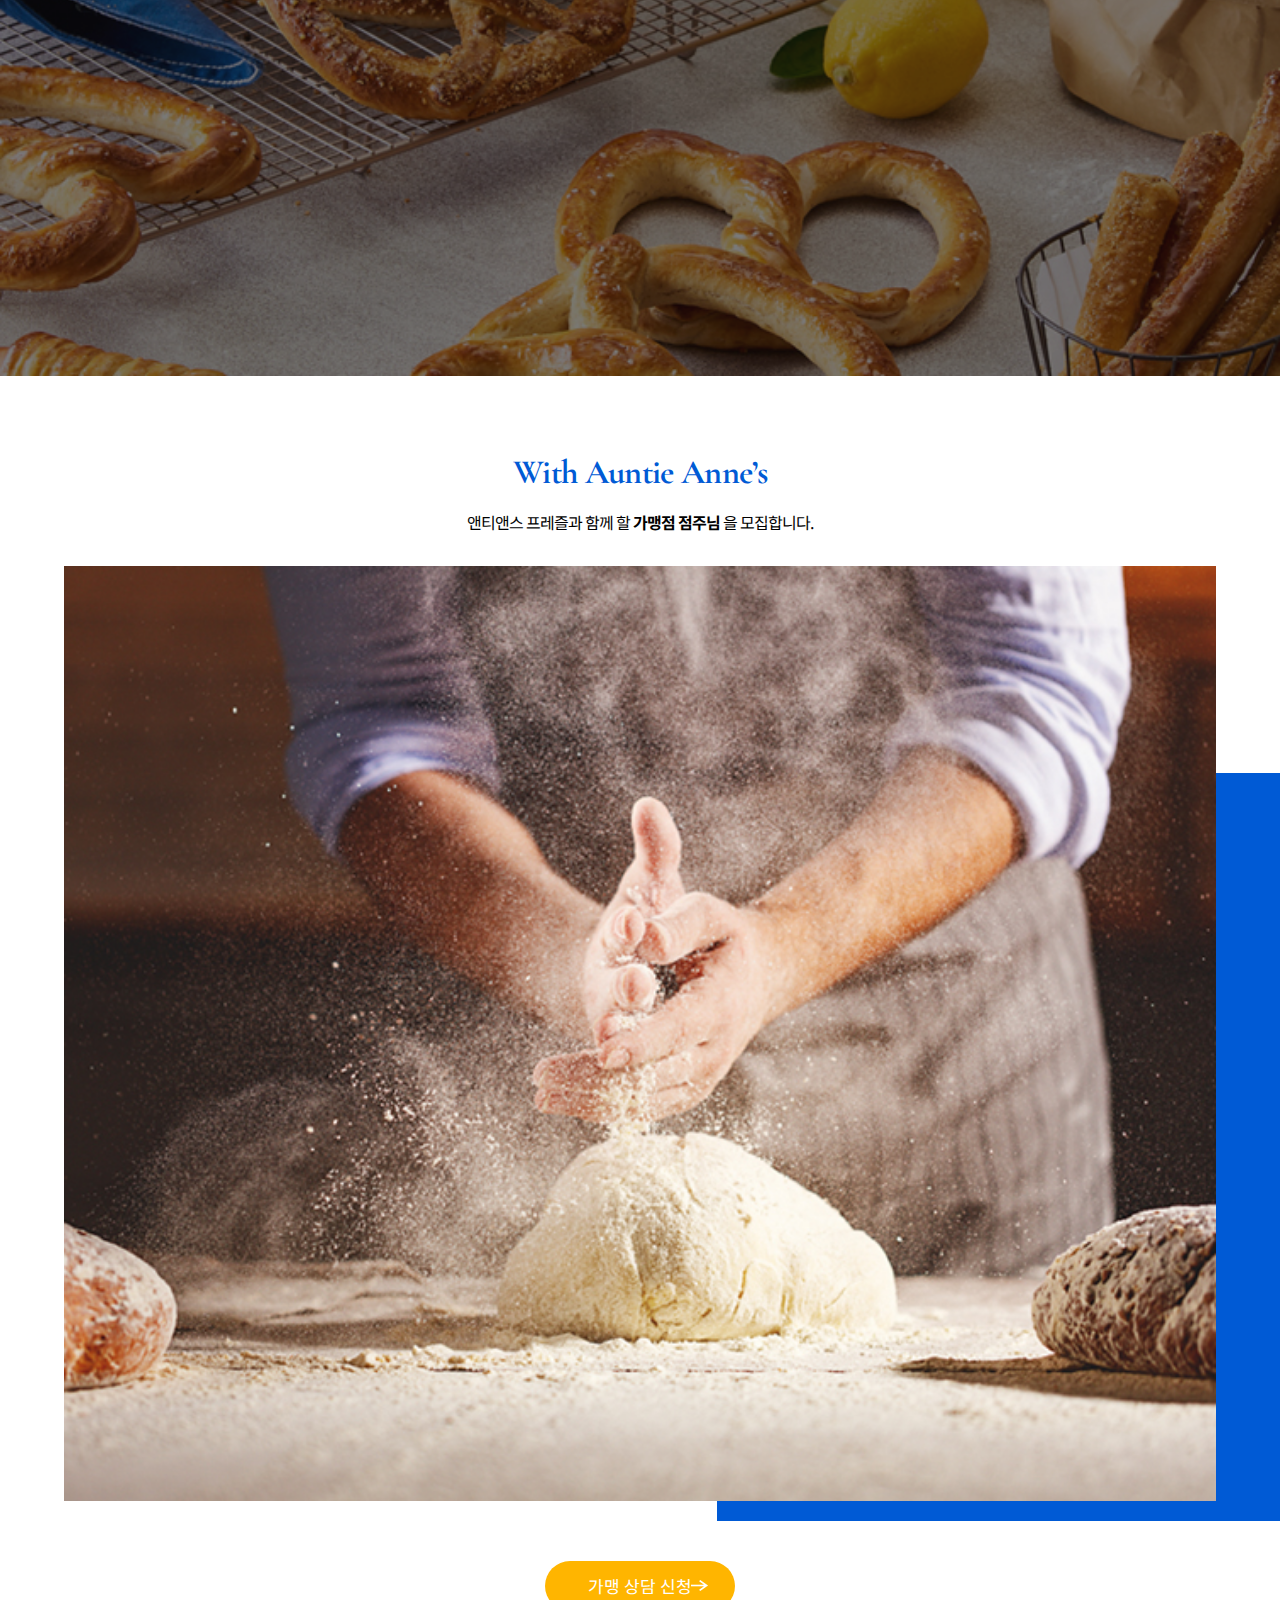
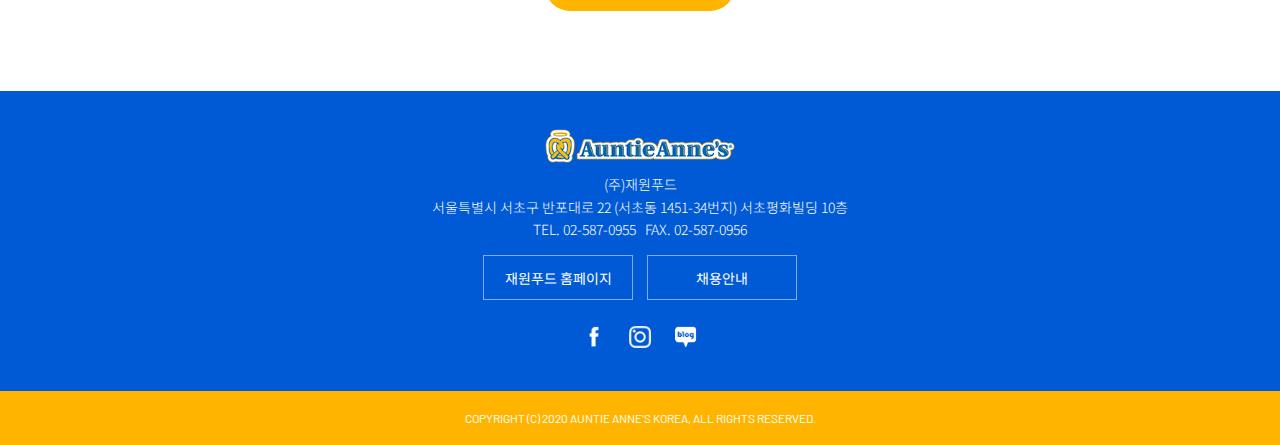
==== commit ca50d2c2: "update3" ====
--- a/index.html
+++ b/index.html
@@ -76,7 +76,7 @@
                                     <img src="img/burger/mo-gnb01.png">
                                 </span>고객소통방</a>
                         </li>
-                        <li><a href="/store-map/"><span class="circle"><img src="img/burger/mo-gnb02.png"></span>매장찾기</a></li>
+                        <li><a class="search" href="search.html"><span class="circle"><img src="img/burger/mo-gnb02.png"></span>매장찾기</a></li>
                         <li><a href="/franchise04/"><span class="circle"><img src="img/burger/mo-gnb03.png"></span>가맹상담</a></li>
                         <li><a href="/delivery-service"><span class="circle"><img src="img/burger/mo-gnb04.png"></span>딜리버리</a></li>
                     </ul>
@@ -204,7 +204,7 @@
                 <img src="img/main/main-sec04_img_m.jpg" alt="">
             </div>
             <div class="third-button">
-                <a href="#">가맹 상담 신청 →</a>
+                <a href="#">가맹 상담 신청 </a>
             </div>
         </div>
     </main>
--- a/css/index.css
+++ b/css/index.css
@@ -275,6 +275,10 @@
   max-width: 40px;
 }
 
+main .burger .bur_main .wrap_2 ul li .search {
+  color: #ffb500;
+}
+
 main .burger .bur_main .info {
   height: auto;
   display: block;
@@ -315,8 +319,7 @@
 }
 
 main .burger .bur_main .info .sns-share {
-  margin-top: 10px;
-  margin-bottom: 15px;
+  margin: 10px 0 15px 0;
 }
 
 main .burger .bur_main .info .sns-share ul {
@@ -327,6 +330,10 @@
 main .burger .bur_main .info .sns-share ul li {
   margin: 0 5px;
   display: inline-block;
+}
+
+main .burger .bur_main .info .sns-share ul li a {
+  color: #dcdcdc;
 }
 
 main .burger .bur_main .info .sns-share ul li a img {
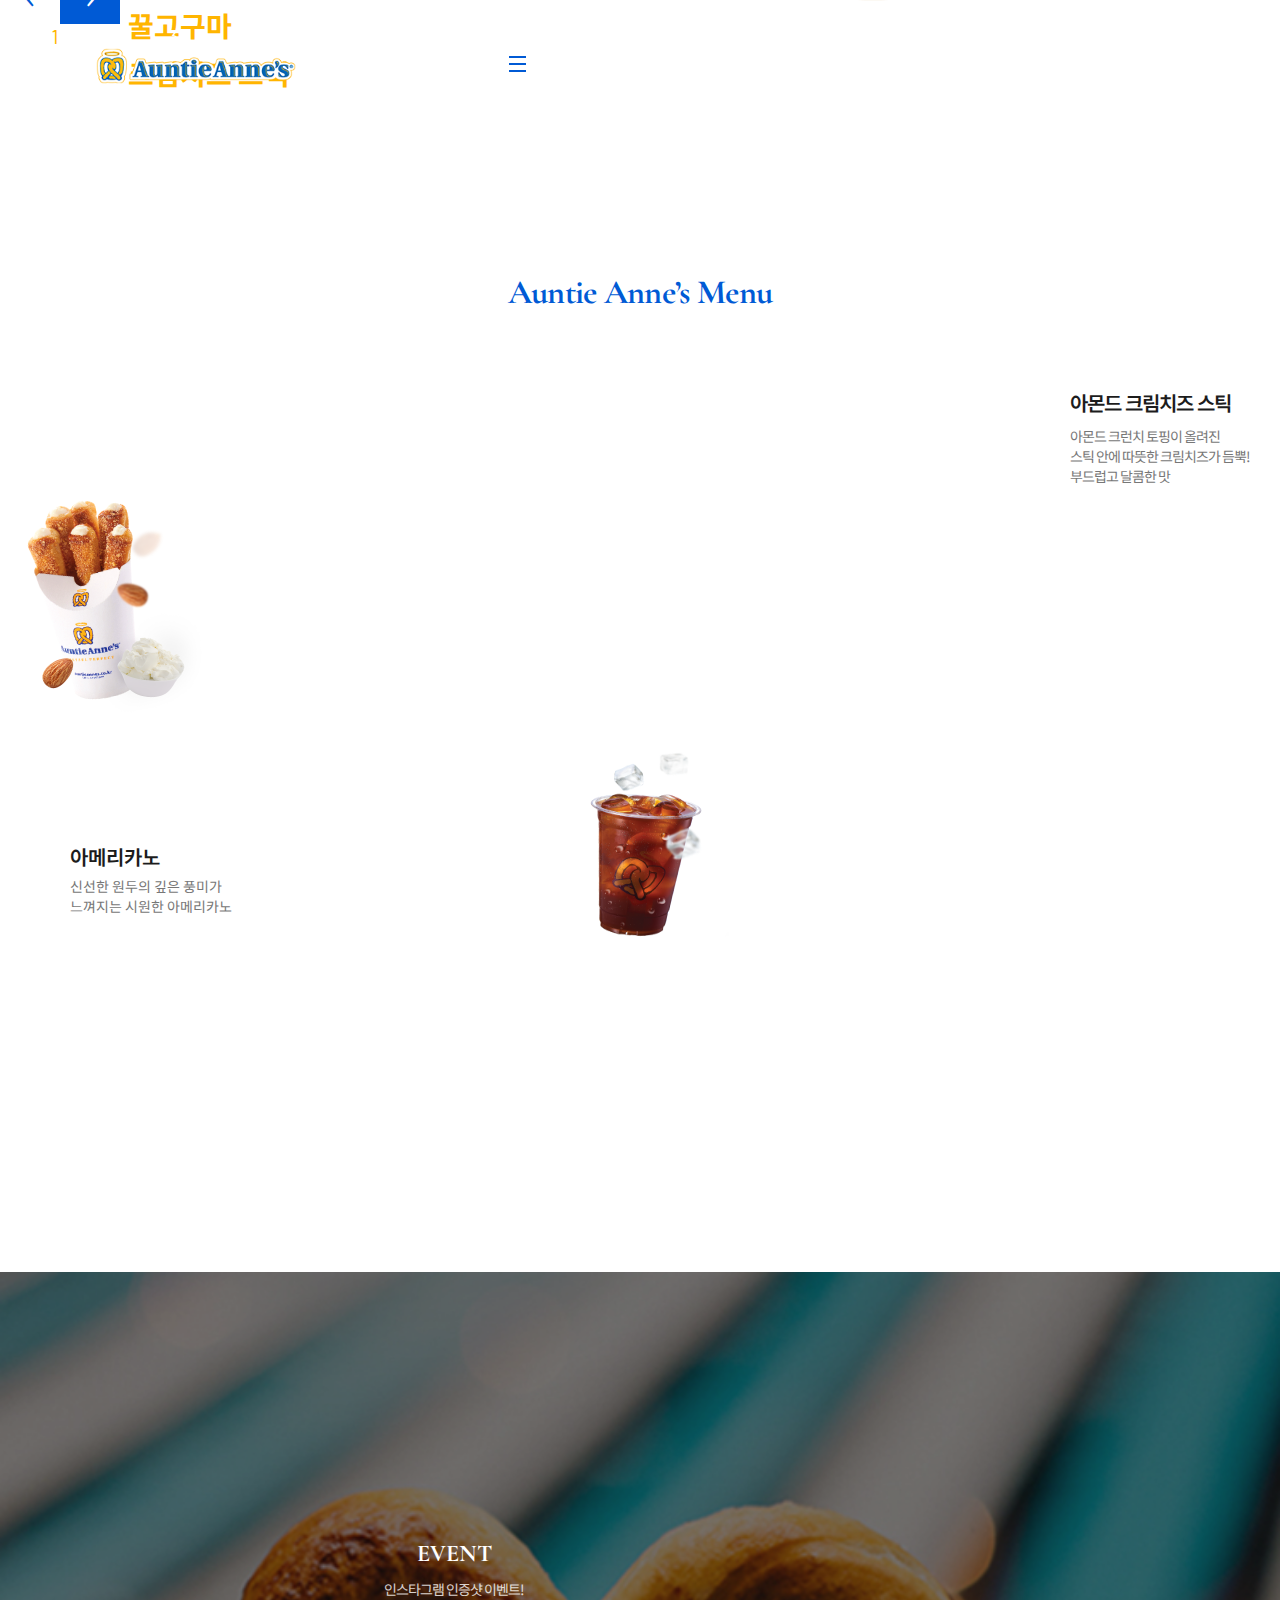
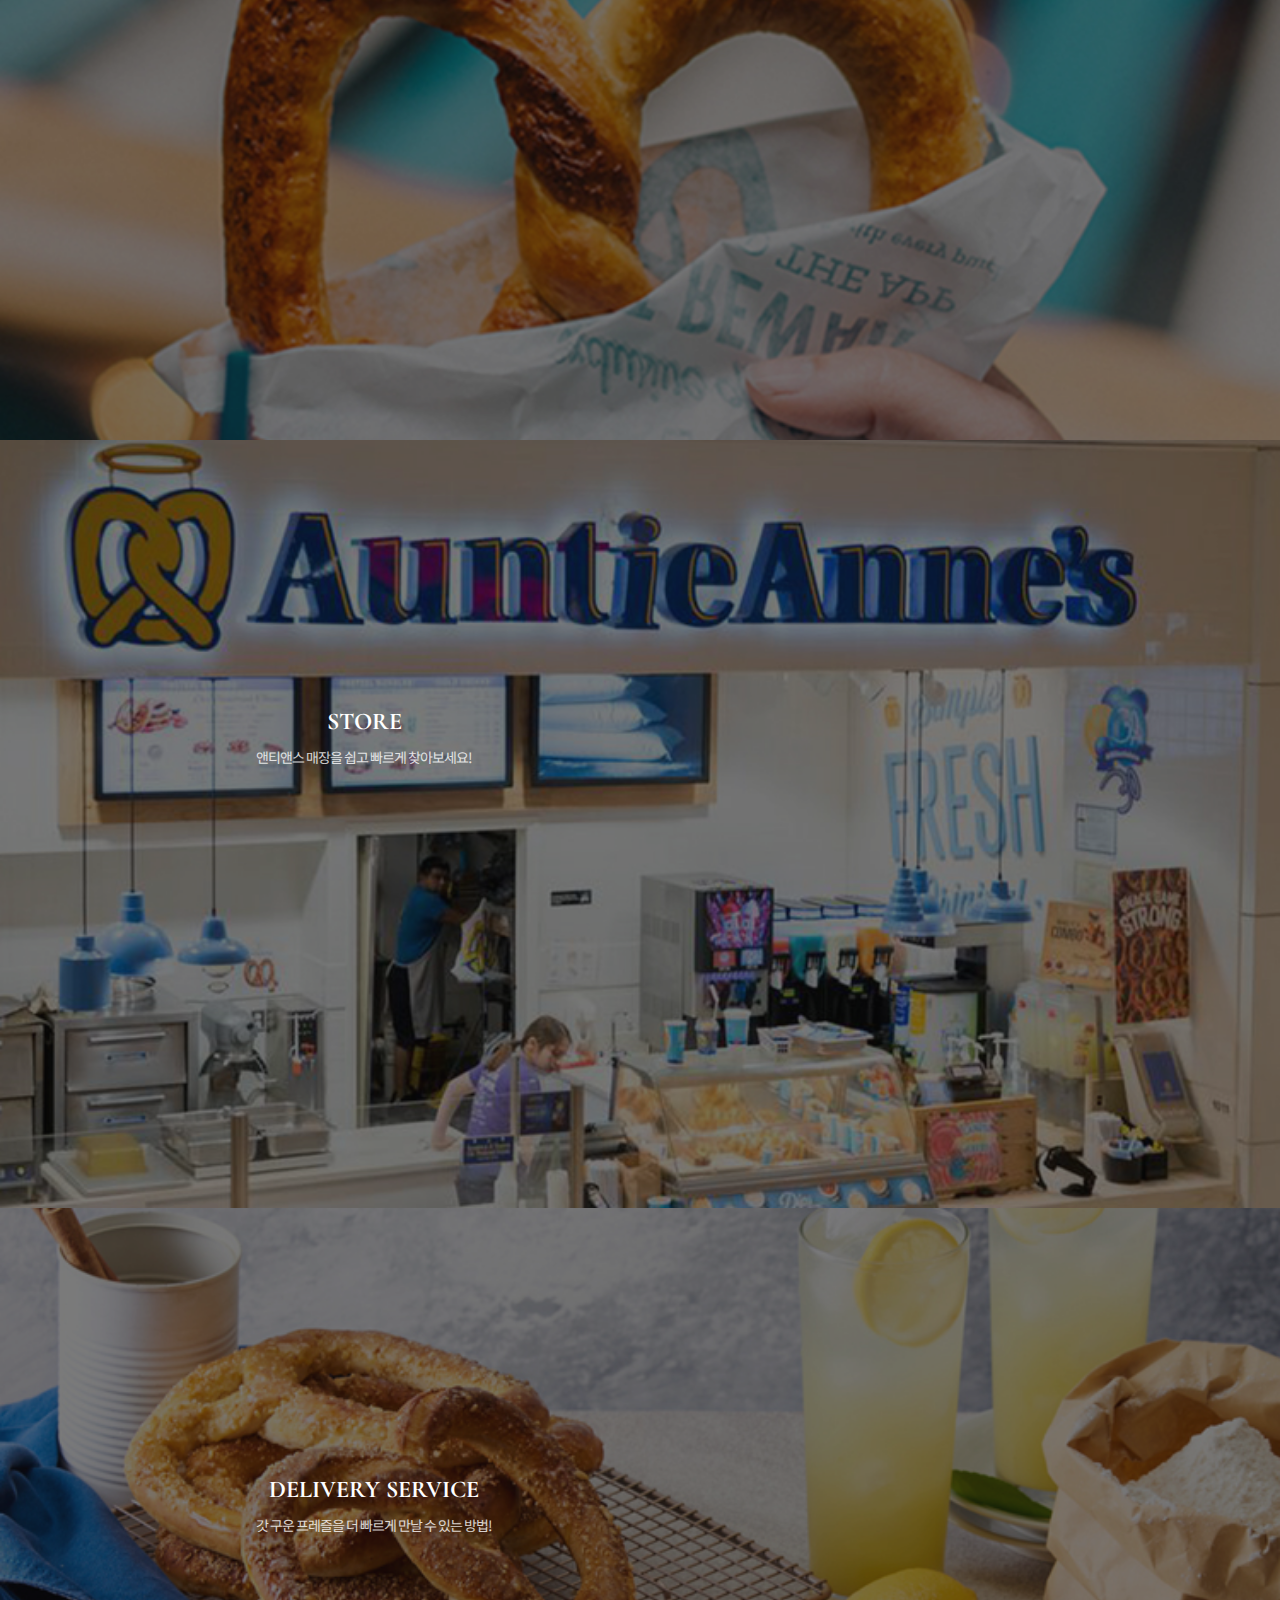
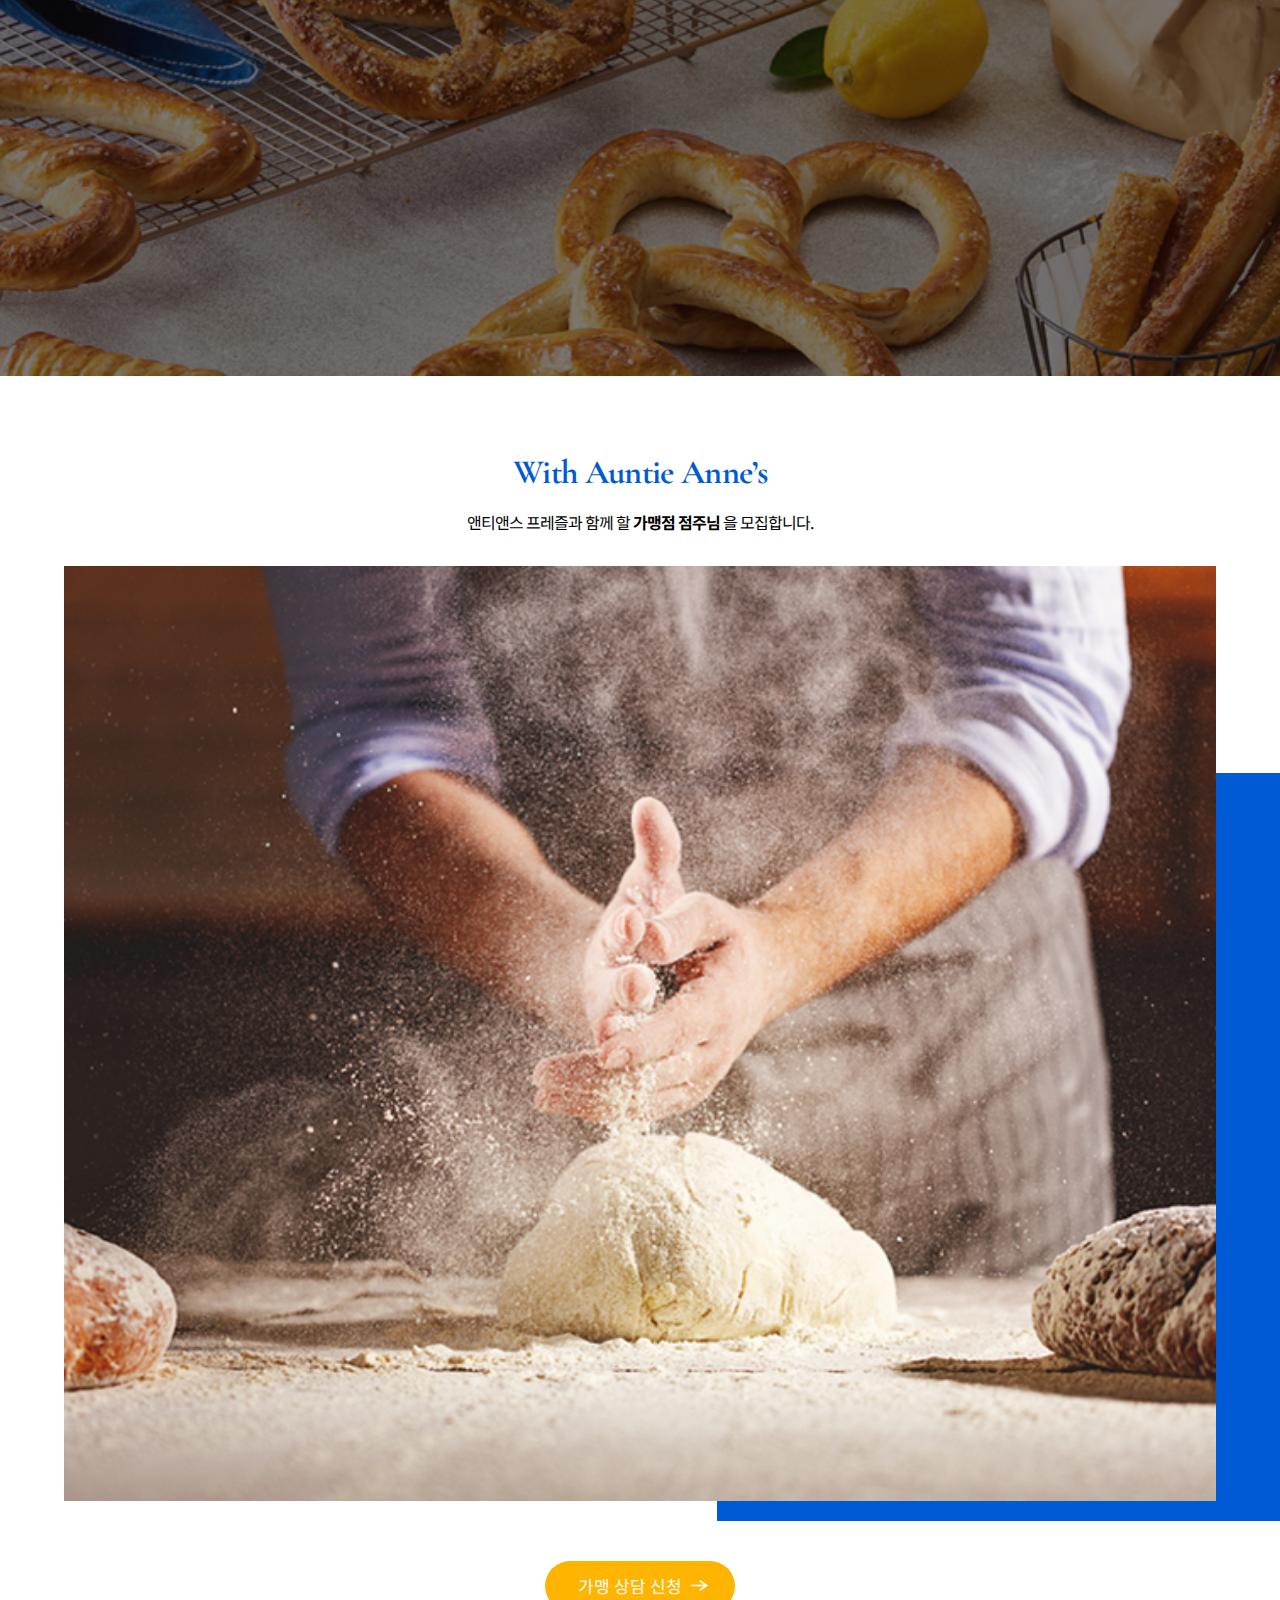
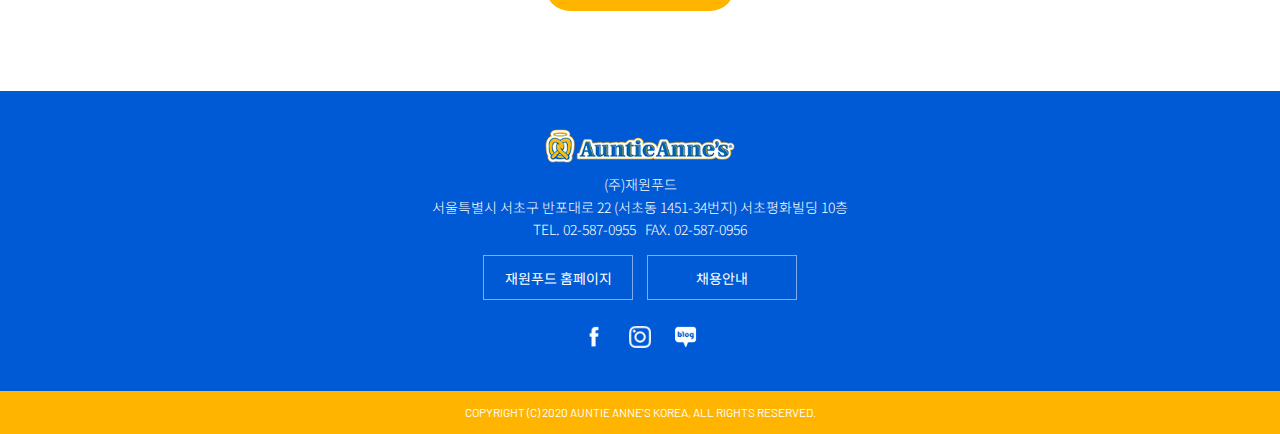
==== commit 36418421: "index" ====
--- a/index.html
+++ b/index.html
@@ -124,9 +124,9 @@
                 </div> 
             </div>
             <div class="dots">
-                <button>1</button>
-                <button>2</button>
-                <button>3</button>
+                <button class="active">1</button>
+                <button >2</button>
+                <button >3</button>
             </div>
             <div class="owl-nav">
                         <button class="owl-prev">
--- a/css/index.css
+++ b/css/index.css
@@ -17,6 +17,12 @@
   margin: 0;
 }
 
+h3 {
+  font-size: 20px;
+  line-height: 1.1em;
+  margin-bottom: 8px;
+}
+
 a {
   text-decoration: none;
   color: #222;
@@ -42,7 +48,7 @@
   top: 0;
   width: 100%;
   padding: 3% 0;
-  z-index: 10;
+  z-index: 1000;
 }
 
 header div {
@@ -106,10 +112,11 @@
 main {
   width: 100%;
   overflow: hidden;
-  position: relative;
-}
-
-main .burger {
+}
+
+.burger {
+  display: none;
+  overflow-y: auto;
   position: absolute;
   width: 100%;
   height: 100%;
@@ -120,7 +127,7 @@
           transform: translateX(100%);
 }
 
-main .burger header {
+.burger header {
   position: fixed;
   left: 0;
   top: 0;
@@ -129,7 +136,7 @@
   z-index: 10;
 }
 
-main .burger header div {
+.burger header div {
   height: 100%;
   /*  margin:0 auto;  */
   margin-left: 20px;
@@ -144,21 +151,21 @@
           justify-content: center;
 }
 
-main .burger header div h2 {
+.burger header div h2 {
   /*  margin-top:10px; */
 }
 
-main .burger header div h2 a {
+.burger header div h2 a {
   vertical-align: middle;
 }
 
-main .burger header div h2 a img {
+.burger header div h2 a img {
   max-width: 165px;
   height: 28px;
   margin-bottom: 15px;
 }
 
-main .burger header div .close {
+.burger header div .close {
   margin-left: 30%;
   margin-right: 0;
   width: 50px;
@@ -170,11 +177,11 @@
   position: relative;
 }
 
-main .burger header div .close a {
+.burger header div .close a {
   display: block;
 }
 
-main .burger header div .close a span {
+.burger header div .close a span {
   position: absolute;
   right: 35%;
   top: 45%;
@@ -182,21 +189,21 @@
   width: 17px;
 }
 
-main .burger header div .close a span:nth-of-type(1) {
+.burger header div .close a span:nth-of-type(1) {
   -webkit-transform: translate3d(0px, 0px, 0px) scale3d(1, 1, 1) rotateX(0deg) rotateY(0deg) rotateZ(-45deg) skew(0deg, 0deg);
           transform: translate3d(0px, 0px, 0px) scale3d(1, 1, 1) rotateX(0deg) rotateY(0deg) rotateZ(-45deg) skew(0deg, 0deg);
 }
 
-main .burger header div .close a span:nth-of-type(2) {
+.burger header div .close a span:nth-of-type(2) {
   display: none;
 }
 
-main .burger header div .close a span:nth-of-type(3) {
+.burger header div .close a span:nth-of-type(3) {
   -webkit-transform: translate3d(0px, 0px, 0px) scale3d(1, 1, 1) rotateX(0deg) rotateY(0deg) rotateZ(45deg) skew(0deg, 0deg);
           transform: translate3d(0px, 0px, 0px) scale3d(1, 1, 1) rotateX(0deg) rotateY(0deg) rotateZ(45deg) skew(0deg, 0deg);
 }
 
-main .burger .bur_main {
+.burger .bur_main {
   width: 100%;
   /* height:100%; */
   padding: 70px 20px;
@@ -205,7 +212,7 @@
   color: #fff;
 }
 
-main .burger .bur_main .wrap ul li {
+.burger .bur_main .wrap ul li {
   display: block;
   width: 100%;
   border: 0;
@@ -213,7 +220,7 @@
   border-bottom: 1px solid rgba(255, 255, 255, 0.2);
 }
 
-main .burger .bur_main .wrap ul li a {
+.burger .bur_main .wrap ul li a {
   font-family: 'Cormorant Garamond', serif;
   font-weight: bold;
   font-size: 34px;
@@ -221,15 +228,15 @@
   color: #fff;
 }
 
-main .burger .bur_main .wrap ul li .menu {
+.burger .bur_main .wrap ul li .menu {
   color: #ffb500;
 }
 
-main .burger .bur_main .wrap ul li:nth-of-type(5) {
+.burger .bur_main .wrap ul li:nth-of-type(5) {
   border-bottom: none;
 }
 
-main .burger .bur_main .wrap_2 {
+.burger .bur_main .wrap_2 {
   padding: 5px 0;
   margin-bottom: 10px;
   display: -webkit-box;
@@ -237,7 +244,7 @@
   display: flex;
 }
 
-main .burger .bur_main .wrap_2 ul {
+.burger .bur_main .wrap_2 ul {
   display: Table;
   width: 100%;
   height: 100%;
@@ -247,7 +254,7 @@
   margin-top: 15px;
 }
 
-main .burger .bur_main .wrap_2 ul li {
+.burger .bur_main .wrap_2 ul li {
   display: Table-cell;
   border-bottom: 1px solid rgba(255, 255, 255, 0.2);
   vertical-align: middle;
@@ -258,7 +265,7 @@
   margin-right: 15px;
 }
 
-main .burger .bur_main .wrap_2 ul li a {
+.burger .bur_main .wrap_2 ul li a {
   font-family: 'Noto Sans KR', sans-serif;
   font-size: 13px;
   letter-spacing: -0.5px;
@@ -269,29 +276,29 @@
   color: #fff;
 }
 
-main .burger .bur_main .wrap_2 ul li a .circle img {
+.burger .bur_main .wrap_2 ul li a .circle img {
   margin: 0 auto 5px;
   display: block;
   max-width: 40px;
 }
 
-main .burger .bur_main .wrap_2 ul li .search {
+.burger .bur_main .wrap_2 ul li .search {
   color: #ffb500;
 }
 
-main .burger .bur_main .info {
+.burger .bur_main .info {
   height: auto;
   display: block;
 }
 
-main .burger .bur_main .info div {
+.burger .bur_main .info div {
   /*  margin-bottom: 10px; */
   display: -webkit-box;
   display: -ms-flexbox;
   display: flex;
 }
 
-main .burger .bur_main .info div .en-txt {
+.burger .bur_main .info div .en-txt {
   font-size: 16px !important;
   width: 80px;
   font-family: 'Cormorant Garamond', serif;
@@ -300,7 +307,7 @@
   color: #fff;
 }
 
-main .burger .bur_main .info div .en-txt::after {
+.burger .bur_main .info div .en-txt::after {
   content: '|';
   width: 1px;
   height: 15px;
@@ -311,68 +318,69 @@
                             right: 15px; */
 }
 
-main .burger .bur_main .info div p {
+.burger .bur_main .info div p {
   margin-bottom: 0.85em;
   line-height: 1.6;
   color: #dcdcdc;
   font-size: 12px;
 }
 
-main .burger .bur_main .info .sns-share {
+.burger .bur_main .info .sns-share {
   margin: 10px 0 15px 0;
 }
 
-main .burger .bur_main .info .sns-share ul {
+.burger .bur_main .info .sns-share ul {
   width: 100%;
   list-style: none outside;
 }
 
-main .burger .bur_main .info .sns-share ul li {
+.burger .bur_main .info .sns-share ul li {
   margin: 0 5px;
   display: inline-block;
 }
 
-main .burger .bur_main .info .sns-share ul li a {
+.burger .bur_main .info .sns-share ul li a {
   color: #dcdcdc;
 }
 
-main .burger .bur_main .info .sns-share ul li a img {
+.burger .bur_main .info .sns-share ul li a img {
   width: 32px;
 }
 
-main .burger.active {
+.burger.active {
+  display: block;
   -webkit-transform: translateX(0%);
           transform: translateX(0%);
 }
 
-main .main_top {
+.main_top {
   /*   font-family: 'Noto Sans KR', sans-serif; */
   position: relative;
   width: 100%;
   height: 100% !important;
 }
 
-main .main_top img {
-  width: 100%;
-}
-
-main .main_top .main_txt {
+.main_top img {
+  width: 100%;
+}
+
+.main_top .main_txt {
   position: absolute;
   left: 10%;
   top: 20%;
 }
 
-main .main_top .main_txt .main_txt01 {
+.main_top .main_txt .main_txt01 {
   margin-bottom: 3%;
 }
 
-main .main_top .main_txt .main_txt01 span {
+.main_top .main_txt .main_txt01 span {
   color: #ffb500;
   font-size: 28px;
   font-weight: bold;
 }
 
-main .main_top .main_txt .main_txt01 .main_txt01_03 {
+.main_top .main_txt .main_txt01 .main_txt01_03 {
   font-weight: normal;
   letter-spacing: -1px;
   margin: 15px 0 35px;
@@ -381,7 +389,7 @@
   font-size: 14px;
 }
 
-main .main_top .product-img .pro-ani {
+.main_top .product-img .pro-ani {
   -webkit-animation: rot03 3s ease infinite;
           animation: rot03 3s ease infinite;
   position: absolute;
@@ -391,18 +399,18 @@
   width: 65%;
 }
 
-main .main_top .product-img .pro-ani img {
-  width: 100%;
-}
-
-main .main_top .dots {
+.main_top .product-img .pro-ani img {
+  width: 100%;
+}
+
+.main_top .dots {
   display: inline-block;
   position: absolute;
   left: 30px;
   top: 44%;
 }
 
-main .main_top .dots button {
+.main_top .dots button {
   color: #fff;
   background-color: transparent;
   width: 50px;
@@ -419,12 +427,12 @@
   margin-right: 5px;
 }
 
-main .main_top .dots button.active {
+.main_top .dots button.active {
   border: 2px dotted #fff;
   color: #ffb500;
 }
 
-main .main_top .owl-nav {
+.main_top .owl-nav {
   position: absolute;
   left: 0;
   bottom: 0;
@@ -435,7 +443,7 @@
   display: flex;
 }
 
-main .main_top .owl-nav .owl-prev {
+.main_top .owl-nav .owl-prev {
   color: inherit;
   border: none;
   padding: 0 !important;
@@ -445,12 +453,12 @@
   line-height: 60px;
 }
 
-main .main_top .owl-nav .owl-prev span {
+.main_top .owl-nav .owl-prev span {
   font-size: 35px;
   color: #005ad5;
 }
 
-main .main_top .owl-nav .owl-next {
+.main_top .owl-nav .owl-next {
   width: 60px;
   color: inherit;
   border: none;
@@ -460,12 +468,12 @@
   line-height: 60px;
 }
 
-main .main_top .owl-nav .owl-next span {
+.main_top .owl-nav .owl-next span {
   font-size: 35px;
   color: #fff;
 }
 
-main .first {
+.first {
   z-index: 100;
   padding: 5% 0;
   margin: 10% 0;
@@ -473,7 +481,7 @@
   /*   font-family: 'Noto Sans KR', sans-serif; */
 }
 
-main .first h2 {
+.first h2 {
   font-family: 'Cormorant Garamond', serif;
   width: 100%;
   padding-top: 60px;
@@ -486,13 +494,13 @@
   letter-spacing: -0.02em;
 }
 
-main .first .top_1 {
+.first .top_1 {
   display: -webkit-box;
   display: -ms-flexbox;
   display: flex;
 }
 
-main .first .top_1 .img {
+.first .top_1 .img {
   margin-left: -30px;
   -webkit-animation: rot02 3s ease infinite;
           animation: rot02 3s ease infinite;
@@ -501,21 +509,21 @@
   height: 250px;
 }
 
-main .first .top_1 .img img {
+.first .top_1 .img img {
   width: 100%;
   height: 100%;
   -webkit-transform: translateY(-10%);
           transform: translateY(-10%);
 }
 
-main .first .top_1 .txt {
+.first .top_1 .txt {
   position: absolute;
   right: 30px;
   top: 240px;
   letter-spacing: -1px;
 }
 
-main .first .top_1 .txt h3 {
+.first .top_1 .txt h3 {
   font-size: 20px;
   color: #1c1c1c;
   line-height: 1.1em;
@@ -523,25 +531,25 @@
   font-weight: 600;
 }
 
-main .first .top_1 .txt p {
+.first .top_1 .txt p {
   font-size: 14px;
   color: #777777;
   margin: 0.85em 0;
 }
 
-main .first .top_2 {
+.first .top_2 {
   display: -webkit-box;
   display: -ms-flexbox;
   display: flex;
 }
 
-main .first .top_2 .txt {
+.first .top_2 .txt {
   position: absolute;
   left: 70px;
   bottom: 100px;
 }
 
-main .first .top_2 .txt h3 {
+.first .top_2 .txt h3 {
   font-size: 20px;
   color: #1c1c1c;
   line-height: 1.1em;
@@ -549,12 +557,12 @@
   font-weight: 600;
 }
 
-main .first .top_2 .txt p {
+.first .top_2 .txt p {
   font-size: 14px;
   color: #777777;
 }
 
-main .first .top_2 .img {
+.first .top_2 .img {
   margin-left: 40%;
   -webkit-animation: rot03 3s ease infinite;
           animation: rot03 3s ease infinite;
@@ -562,7 +570,7 @@
   height: 200px;
 }
 
-main .first .top_2 .img img {
+.first .top_2 .img img {
   width: 100%;
   height: 100%;
 }
@@ -627,30 +635,30 @@
   }
 }
 
-main .second {
+.second {
   margin-top: 20%;
 }
 
-main .second .box01 {
+.second .box01 {
   position: relative;
 }
 
-main .second .box01 a {
-  width: 100%;
-}
-
-main .second .box01 a img {
-  width: 100%;
-}
-
-main .second .box01 .txt01 {
+.second .box01 a {
+  width: 100%;
+}
+
+.second .box01 a img {
+  width: 100%;
+}
+
+.second .box01 .txt01 {
   position: absolute;
   left: 30%;
   top: 35%;
   text-align: center;
 }
 
-main .second .box01 .txt01 .en-txt {
+.second .box01 .txt01 .en-txt {
   font-family: 'Cormorant Garamond', serif;
   font-size: 24px;
   color: #fff;
@@ -658,7 +666,7 @@
   line-height: 1.1em;
 }
 
-main .second .box01 .txt01 p {
+.second .box01 .txt01 p {
   color: #fff;
   font-size: 14px;
   letter-spacing: -1px;
@@ -666,14 +674,14 @@
   opacity: 0.8;
 }
 
-main .second .box01 .txt02 {
+.second .box01 .txt02 {
   position: absolute;
   left: 20%;
   top: 35%;
   text-align: center;
 }
 
-main .second .box01 .txt02 .en-txt {
+.second .box01 .txt02 .en-txt {
   font-family: 'Cormorant Garamond', serif;
   font-size: 24px;
   color: #fff;
@@ -681,7 +689,7 @@
   line-height: 1.1em;
 }
 
-main .second .box01 .txt02 p {
+.second .box01 .txt02 p {
   color: #fff;
   font-size: 14px;
   letter-spacing: -1px;
@@ -689,14 +697,14 @@
   opacity: 0.8;
 }
 
-main .second .box01 .txt03 {
+.second .box01 .txt03 {
   position: absolute;
   left: 20%;
   top: 35%;
   text-align: center;
 }
 
-main .second .box01 .txt03 .en-txt {
+.second .box01 .txt03 .en-txt {
   font-family: 'Cormorant Garamond', serif;
   font-size: 24px;
   color: #fff;
@@ -704,7 +712,7 @@
   line-height: 1.1em;
 }
 
-main .second .box01 .txt03 p {
+.second .box01 .txt03 p {
   /*  font-family: 'Noto Sans KR', sans-serif; */
   color: #fff;
   font-size: 14px;
@@ -713,7 +721,7 @@
   opacity: 0.8;
 }
 
-main .second .box01::before {
+.second .box01::before {
   content: "";
   width: 100%;
   height: 100%;
@@ -723,14 +731,14 @@
   background-color: rgba(17, 17, 17, 0.35);
 }
 
-main .third {
+.third {
   margin: 80px auto 80px;
   width: 100%;
   text-align: center;
   /*  padding: 0 5%; */
 }
 
-main .third .title {
+.third .title {
   font-family: 'Cormorant Garamond', serif;
   font-size: 34px;
   color: #005ad5;
@@ -739,7 +747,7 @@
   letter-spacing: -0.02em;
 }
 
-main .third .third-txt {
+.third .third-txt {
   font-family: 'Noto Sans KR', sans-serif;
   font-size: 16px;
   letter-spacing: -1px;
@@ -750,21 +758,21 @@
   margin-bottom: 30px;
 }
 
-main .third .third-txt b {
+.third .third-txt b {
   color: #000;
 }
 
-main .third .third-img {
+.third .third-img {
   padding: 0 5%;
   width: 100%;
   position: relative;
 }
 
-main .third .third-img img {
-  width: 100%;
-}
-
-main .third .third-img::after {
+.third .third-img img {
+  width: 100%;
+}
+
+.third .third-img::after {
   content: '';
   position: absolute;
   bottom: -20px;
@@ -775,11 +783,11 @@
   z-index: -1;
 }
 
-main .third .third-button {
+.third .third-button {
   padding-top: 60px;
 }
 
-main .third .third-button a {
+.third .third-button a {
   color: #fff;
   font-size: 17px;
   width: 190px;
@@ -790,6 +798,7 @@
   font-family: 'Noto Sans KR', sans-serif;
   border-radius: 50px;
   margin: 0 auto;
+  padding-right: 20px;
   background: #ffb500 url("../img/main/btn-arrow.png") no-repeat 85% center;
 }
 
@@ -904,7 +913,8 @@
   background: #ffb500;
   text-align: center;
   color: #fff;
-  padding: 20px 0;
+  padding: 12px 0;
   font-size: 12px;
+  line-height: 1.6;
 }
 /*# sourceMappingURL=index.css.map */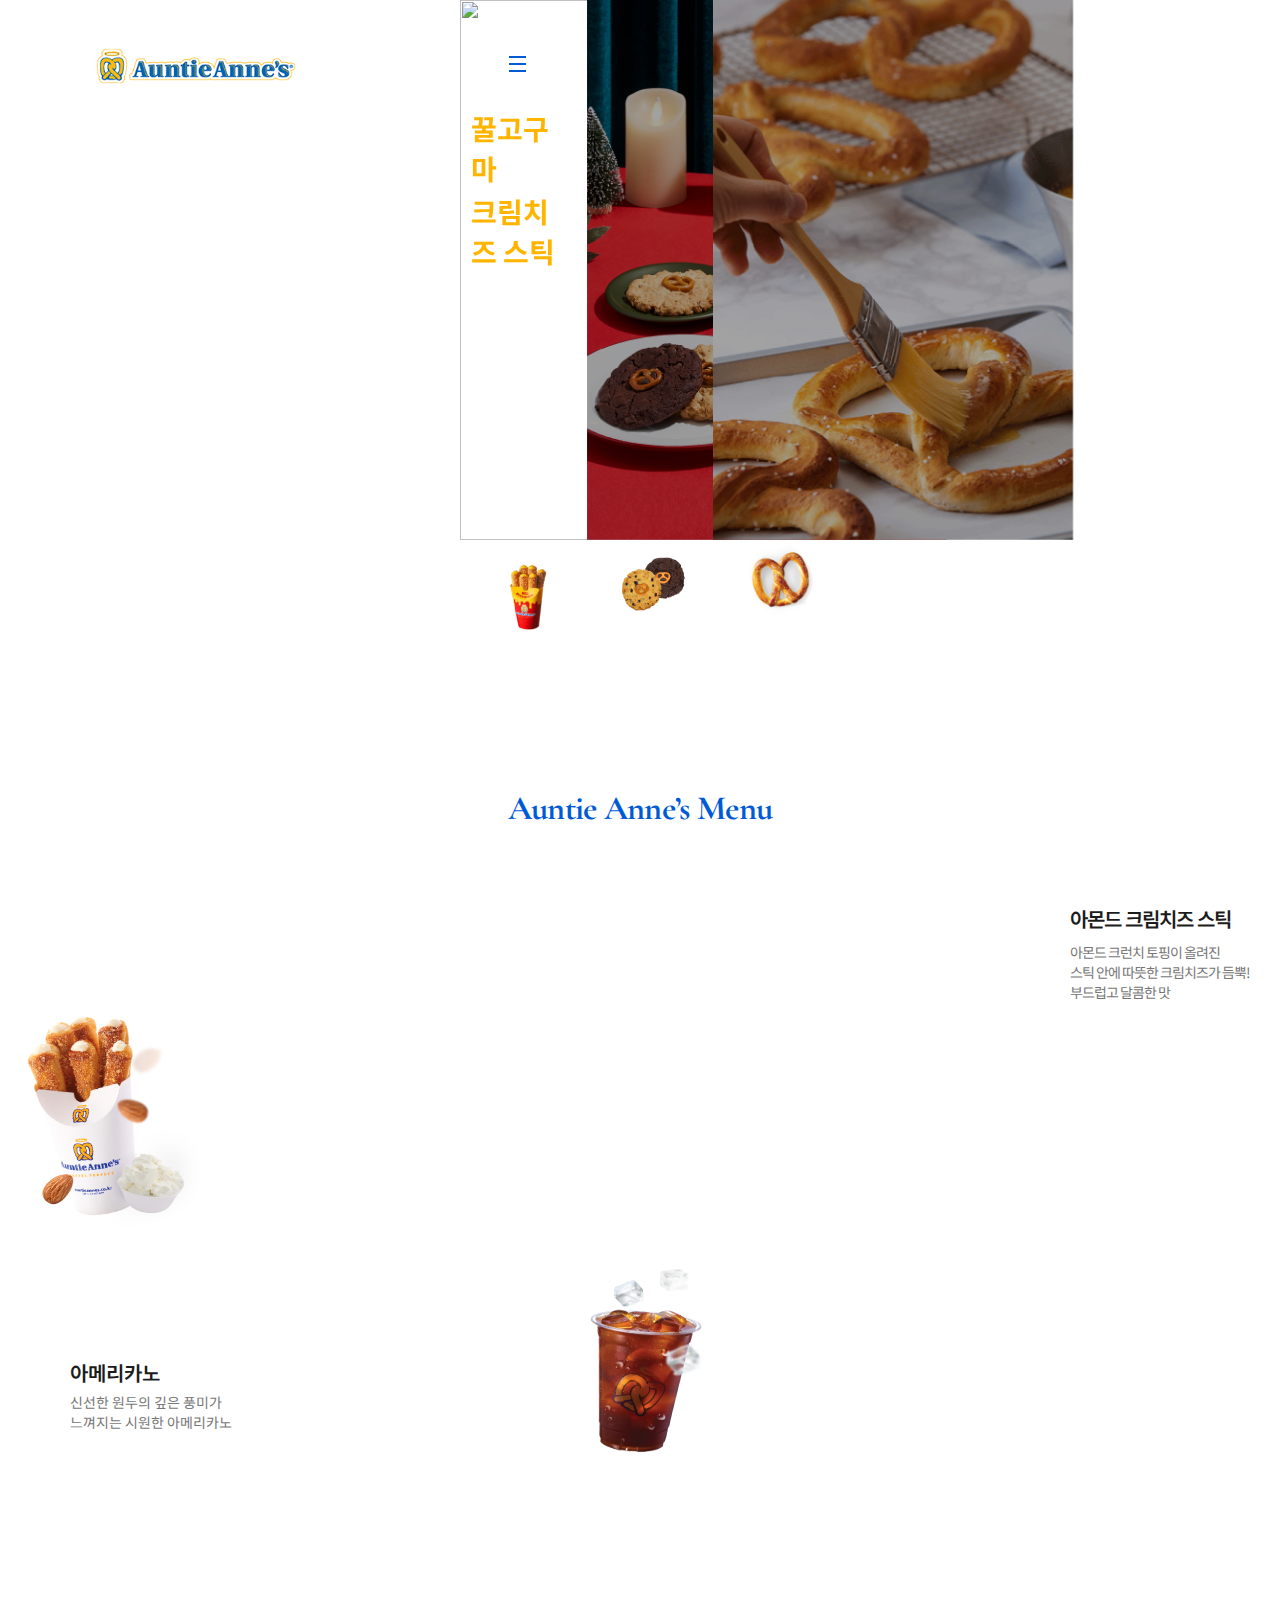
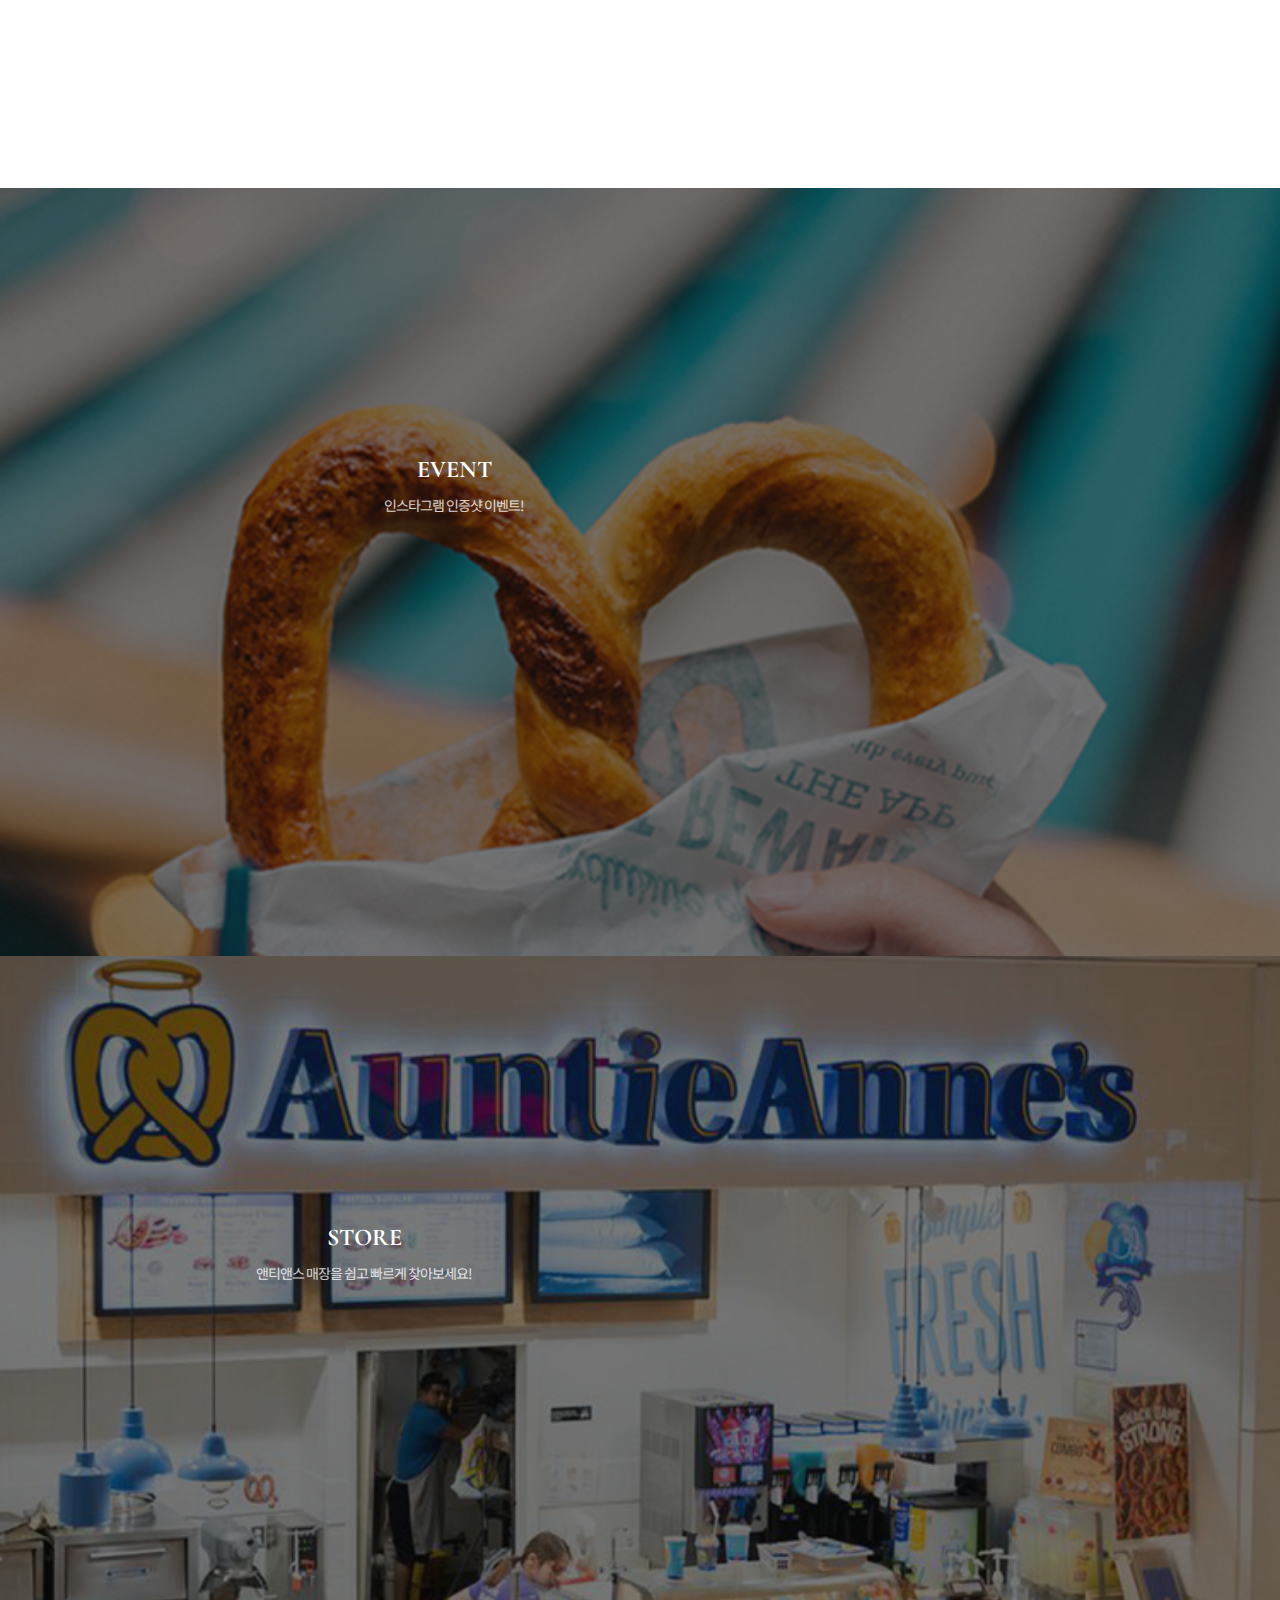
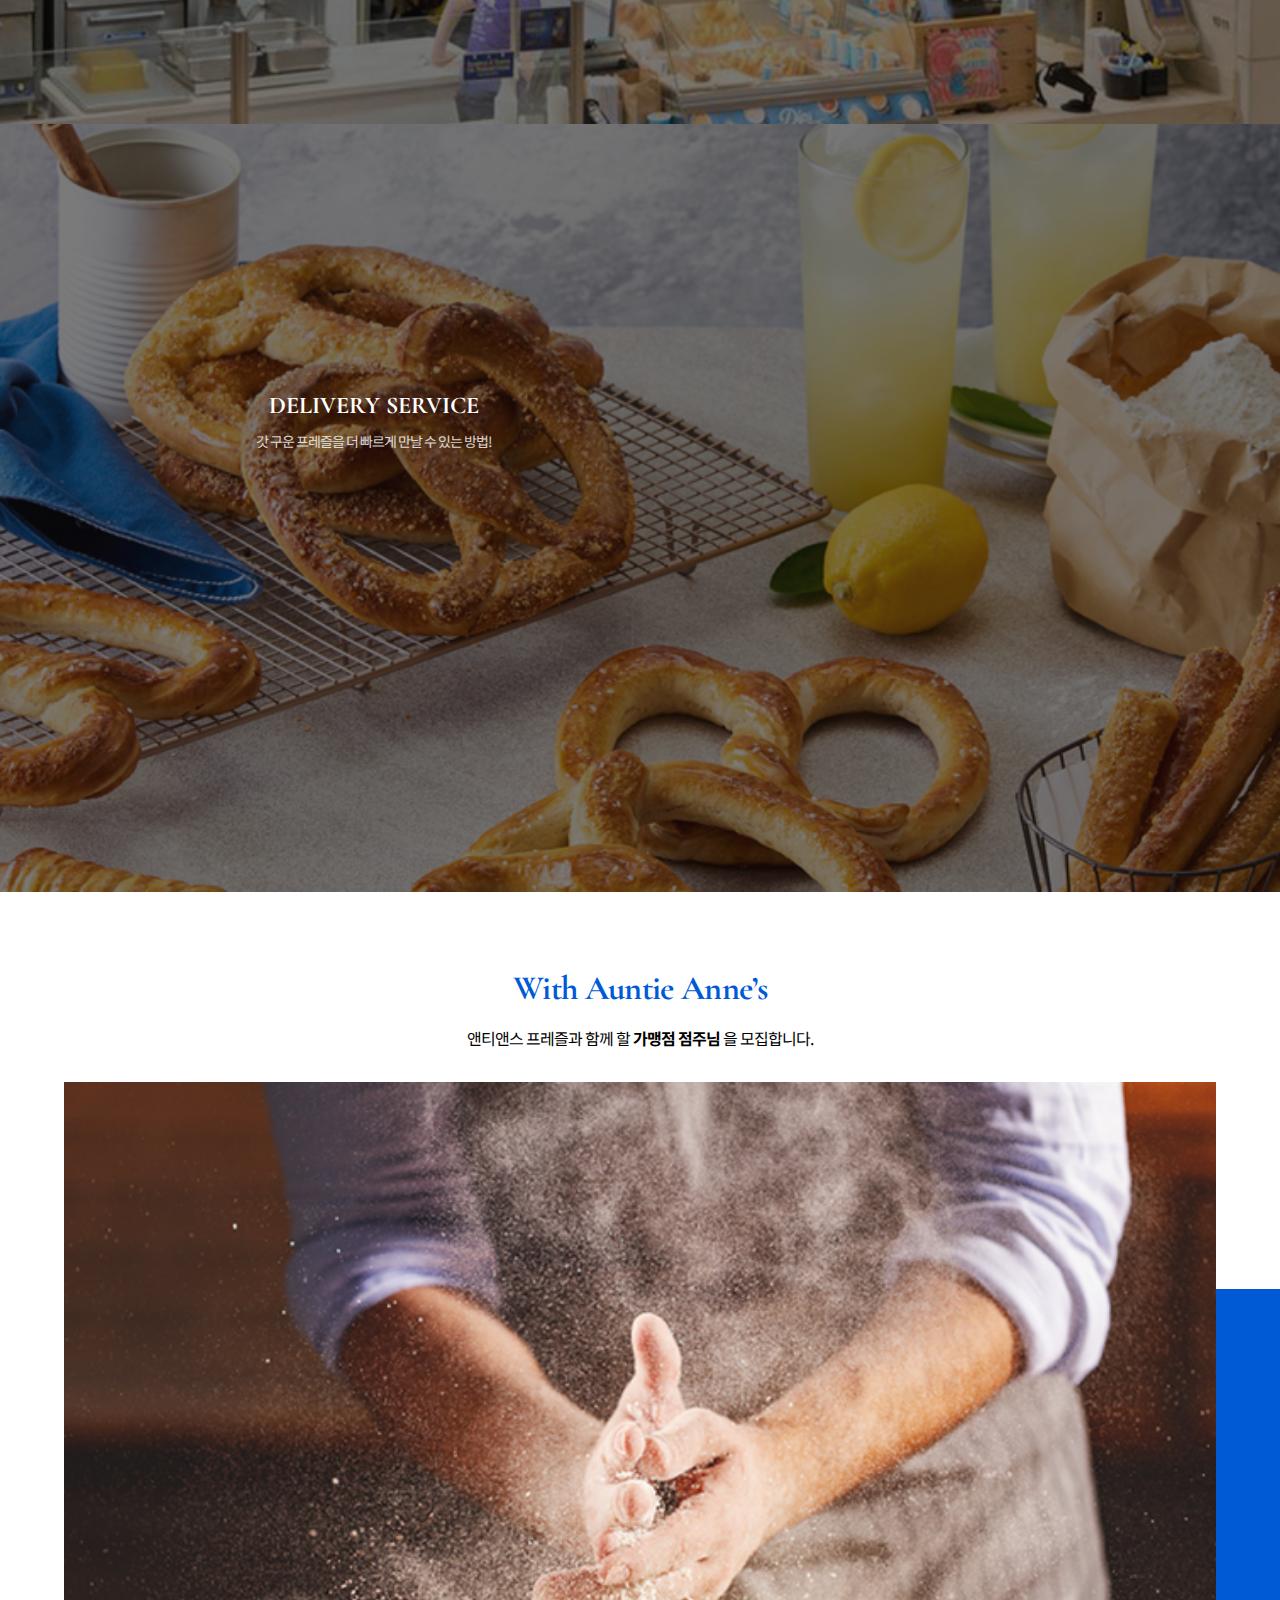
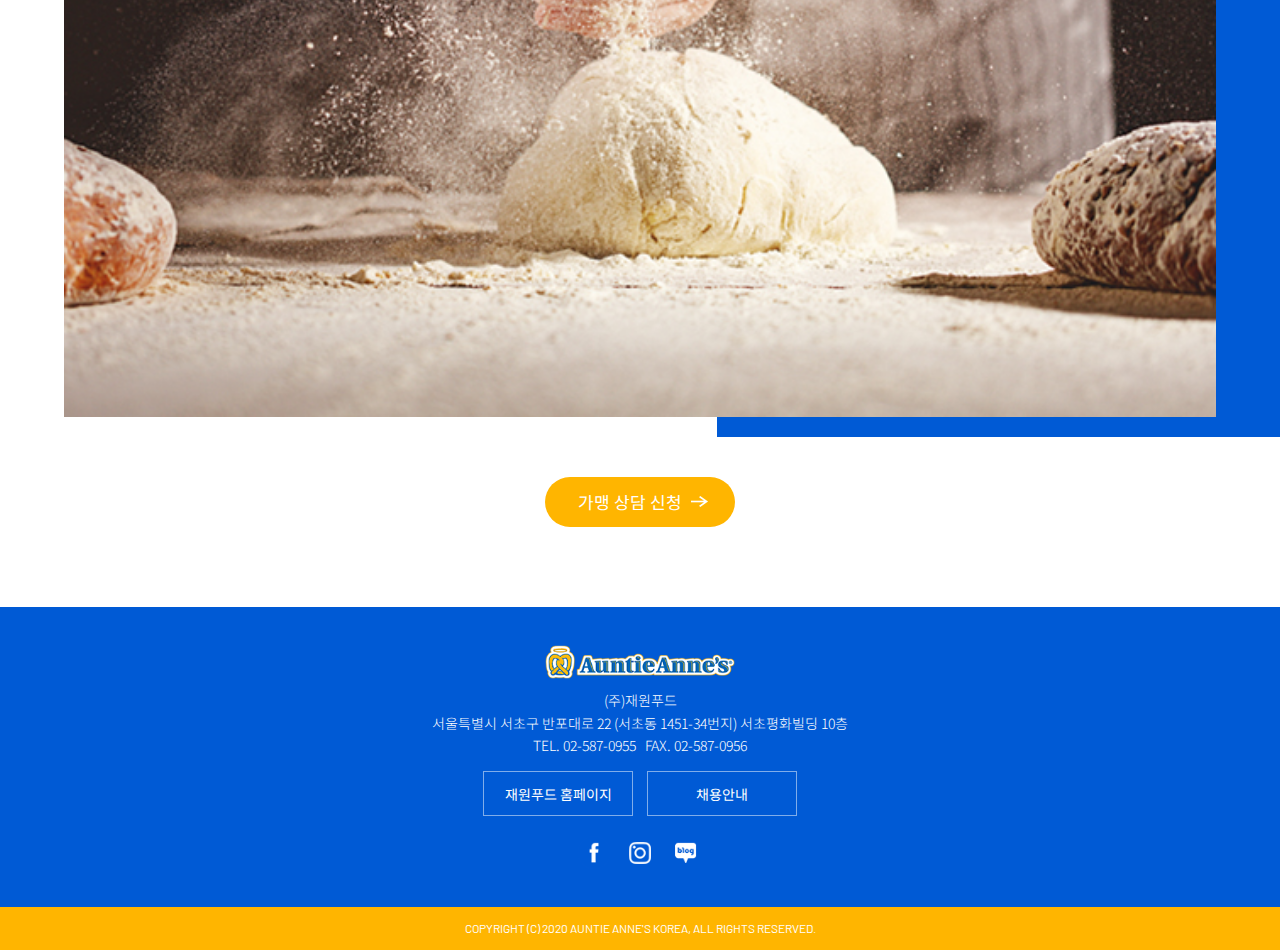
==== commit 3506cb78: "new2" ====
--- a/index.html
+++ b/index.html
@@ -4,12 +4,23 @@
     <meta charset="UTF-8">
     <meta http-equiv="X-UA-Compatible" content="IE=edge">
     <meta name="viewport" content="width=device-width, initial-scale=1.0">
-    <title>Document</title>
+    <title>앤티앤스프레즐</title>
     <link rel="stylesheet" href="css/index.css">
+
+    <link
+    rel="stylesheet"
+    href="https://unpkg.com/swiper/swiper-bundle.min.css"
+    />
+    <link rel="stylesheet" href="./plugin/swiper.css" />
+    <script src="https://ajax.googleapis.com/ajax/libs/jquery/3.6.0/jquery.min.js"></script>
+    <script src="https://code.jquery.com/ui/1.13.0/jquery-ui.js"></script>
+    <script src="https://unpkg.com/swiper/swiper-bundle.min.js"></script>
+    <script defer src="./plugin/swiper.js"></script>
     <script defer src="./js/common.js"></script>
+
 </head>
 <body>
-
+    
     <header>
         <div>
             <h2>
@@ -45,29 +56,58 @@
         
             <div class="bur_main">
                 <div class="wrap">
-                    <ul>
-                        <li>
-                            <a href="#">Auntie Anne's </a>
-                        </li>
-                        <li>
-                            <a class="menu" href="menu.html">Menu</a>
-                        <div></div>  
-                        </li>
-                        <li>
-                            <a href="#">Event</a>
-                            <div></div>  
-                        </li>
-                        <li>
-                            <a href="#">Community</a>
-                            <div></div>  
-                        </li>
-                        <li>
-                            <a href="#">Franchaise</a>
-                            <div></div>
-                        </li>
-                    </ul>
-                    
-                </div>
+                        <div class="mo">
+                            <p class="en-txt"><a class="en-txt" href="#">Auntie Anne's</a></p>
+                        </div>
+
+                        <div class="menu">
+                            <p class="en-txt">Menu</p>
+                            <ul>
+                                <li><a href="/menu-new">NEW</a></li>
+                                <li><a href="menu.html">ALL</a></li>
+                                <li><a href="/product-all/?cate=classic">클래식 프레즐</a></li>
+                                <li><a href="/product-all/?cate=stick">스틱 프레즐</a></li>
+                                <li><a href="/product-all/?cate=hotdog">핫도그프레즐</a></li>
+                             
+                                <li><a href="/product-all/?cate=deep">딥</a></li>
+                                <li><a href="/product-all/?cate=ade">에이드</a></li>
+                                <li><a href="/product-all/?cate=coffee">커피</a></li>
+                            </ul>
+                            
+                        </div>
+        
+                        <div class="event">
+                            <p class="en-txt">Event</p>
+        
+                            <ul>
+                                <li><a href="/event/">진행중인 이벤트</a></li>
+                                <li><a href="/eventEnd/">종료된 이벤트</a></li>
+                                <li><a href="/result/">당첨자 발표</a></li>
+                            </ul>
+                        </div>
+
+                        <div class="community">
+                            <p class="en-txt">Community</p>
+        
+                            <ul>
+                                <li><a href="/notice/">공지사항</a></li>
+                                <li><a href="/community-contact/">고객소통방</a></li>
+                            </ul>
+                        </div>
+
+                        <div class="franchise">
+                            <p class="en-txt">Franchise</p>
+        
+                            <ul>
+                                <li><a href="/franchise01/">개설 조건 및 절차</a></li>
+                                <li><a href="/franchise02/">개설 비용 및 안내</a></li>
+                                <li><a href="/franchise03/">가맹 관련 FAQ</a></li>
+                                <li><a href="/franchise04/">가맹 상담 신청</a></li>
+                            </ul>
+                        </div>
+                 </div>
+                   
+                
                 <div class="wrap_2">
                     <ul>
                         <li>
@@ -103,38 +143,77 @@
             </div>
         </div>
 
-        <div class="main_top">
-            <div class="slide">
-                <img src="img/main/sssss.png" alt="">
-                <div class="main_txt">
-                    <div class="main_txt01">
-                        <span>꿀고구마</span>
-                    </div>
-                    <div class="main_txt01">
-                        <span>크림치즈 스틱</span>
-                    </div>
-                    <div class="main_txt01">
-                        <span class="main_txt01_03"> #꿀이들어가 #더욱 달콤한 #꿀고구마 크림치즈 스틱</span>
-                    </div>
-                </div>   
-                <div class="product-img">
-                    <div class="pro-ani">
-                        <img src="img/main/top.png" alt="">
-                    </div>
-                </div> 
-            </div>
-            <div class="dots">
-                <button class="active">1</button>
-                <button >2</button>
-                <button >3</button>
-            </div>
-            <div class="owl-nav">
-                        <button class="owl-prev">
-                            <span aria-label="Previous">‹</span>
-                        </button>
-                        <button  class="owl-next">
-                            <span aria-label="Next">›</span>
-                        </button>
+        <div class="swiper slide">
+            <ul class="swiper-wrapper">
+                <li class="swiper-slide">
+                    <img src="img/main/sssss.png" alt="">
+                    <div class="main_txt">
+                        <div class="main_txt01">
+                            <span>꿀고구마</span>
+                        </div>
+                        <div class="main_txt01">
+                            <span>크림치즈 스틱</span>
+                        </div>
+                        <div class="main_txt01">
+                            <span class="main_txt01_03"> #꿀이들어가 #더욱 달콤한 #꿀고구마 크림치즈 스틱</span>
+                        </div>
+                    </div>   
+                    <div class="product-img">
+                        <div class="pro-ani">
+                            <img src="img/main/top.png" alt="">
+                        </div>
+                    </div> 
+
+                </li>
+                <li  class="swiper-slide">
+                    <img src="img/main/banner.png" alt="">
+                    <div class="main_txt2">
+                        <div class="main_txt02">
+                            <span class="main_eng">Side Menu</span>
+                        </div>
+                        <div class="main_txt02">
+                            <span>앤티앤스 쿠키</span>
+                        </div>
+                        <div class="main_txt02">
+                            <span class="main_txt02_03"> #초코칩 스콘 쿠키 #더블 초코칩 쿠키 #크리스마스 선물 #Cookie</span>
+                        </div>
+                    </div>   
+                    <div class="product-img">
+                        <div class="pro-ani">
+                            <img src="img/main/cookie.png" alt="">
+                        </div>
+                    </div> 
+                </li>
+                <li  class="swiper-slide">
+                    <img src="img/main/main_slide.png" alt="">
+                    <div class="main_txt3">
+                        <div class="main_txt03">
+                            <span class="main_eng">With</span>
+                        </div>
+                        <div class="main_txt03">
+                            <span class="main_eng">Auntie </span>   <span class="main_eng">Anne's </span>
+                          
+                        </div>
+                        <div class="main_txt03">
+                            <span class="main_txt03_03">앤티앤스 프레즐과 함께 할 가맹점 점주님을 모집합니다. </span>
+                        </div>
+                    </div>   
+                    <div class="product-img">
+                        <div class="pro-ani">
+                            <img src="img/main/slide02-product.png" alt="">
+                        </div>
+                    </div> 
+                </li>
+            </ul>
+            
+            <div class="swiper-pagination"></div>
+            <div class="swiper-button-next">
+               <div>></div>
+            </div>
+            <div class="swiper-button-prev">
+                <div><</div>
+            </div>
+            
             </div>
         </div>
 
@@ -242,6 +321,7 @@
             </div>
         </div>
         <div class="copy-right">COPYRIGHT (C) 2020 AUNTIE ANNE'S KOREA, ALL RIGHTS RESERVED.</div>
+        <aside></aside>
     </footer>
 </body>
 </html>--- a/css/index.css
+++ b/css/index.css
@@ -6,7 +6,7 @@
 * {
   -webkit-box-sizing: border-box;
           box-sizing: border-box;
-  font-family: 'Noto Sans KR', sans-serif;
+  /* font-family: 'Noto Sans KR', sans-serif; */
 }
 
 body {
@@ -25,7 +25,6 @@
 
 a {
   text-decoration: none;
-  color: #222;
 }
 
 img {
@@ -43,19 +42,20 @@
 }
 
 header {
-  position: fixed;
+  position: static;
   left: 0;
   top: 0;
   width: 100%;
   padding: 3% 0;
   z-index: 1000;
+  position: absolute;
 }
 
 header div {
   margin: 0 auto;
   width: 85%;
   /* height: auto !important; */
-  background: transparent;
+  background: transparent !important;
   display: -webkit-box;
   display: -ms-flexbox;
   display: flex;
@@ -82,7 +82,7 @@
   margin-left: 18%;
   width: 50px;
   height: 50px;
-  background-color: #fff;
+  background-color: #fff !important;
   border-radius: 100%;
   position: relative;
 }
@@ -109,9 +109,21 @@
           transform: translateY(350%);
 }
 
+header div .right.on {
+  backgrounD: #ffb500 !important;
+  -webkit-transform: rotate(180deg);
+          transform: rotate(180deg);
+  transition: -webkit-transform 1s cubic-bezier(0.19, 1, 0.22, 1), opacity 0.4s cubic-bezier(0.19, 1, 0.22, 1);
+  -webkit-transition: opacity 0.4s cubic-bezier(0.19, 1, 0.22, 1), -webkit-transform 1s cubic-bezier(0.19, 1, 0.22, 1);
+  transition: opacity 0.4s cubic-bezier(0.19, 1, 0.22, 1), -webkit-transform 1s cubic-bezier(0.19, 1, 0.22, 1);
+  transition: transform 1s cubic-bezier(0.19, 1, 0.22, 1), opacity 0.4s cubic-bezier(0.19, 1, 0.22, 1);
+  transition: transform 1s cubic-bezier(0.19, 1, 0.22, 1), opacity 0.4s cubic-bezier(0.19, 1, 0.22, 1), -webkit-transform 1s cubic-bezier(0.19, 1, 0.22, 1);
+}
+
 main {
   width: 100%;
   overflow: hidden;
+  position: relative;
 }
 
 .burger {
@@ -212,28 +224,238 @@
   color: #fff;
 }
 
-.burger .bur_main .wrap ul li {
-  display: block;
-  width: 100%;
+.burger .bur_main .wrap {
+  width: 100%;
+}
+
+.burger .bur_main .wrap .mo {
+  width: 100%;
+  -webkit-transition: 0.3s;
+  transition: 0.3s;
   border: 0;
   padding: 5px 6px;
   border-bottom: 1px solid rgba(255, 255, 255, 0.2);
 }
 
-.burger .bur_main .wrap ul li a {
+.burger .bur_main .wrap .mo .en-txt {
+  font-size: 34px;
+  color: #fff;
+  line-height: 1;
   font-family: 'Cormorant Garamond', serif;
+  letter-spacing: 0;
+  position: relative;
+  margin: 5px 0;
   font-weight: bold;
+}
+
+.burger .bur_main .wrap .mo .en-txt.on {
+  color: #ffb500;
+}
+
+.burger .bur_main .wrap .menu {
+  width: 100%;
+  -webkit-transition: 0.3s;
+  transition: 0.3s;
+  border: 0;
+  padding: 5px 6px;
+  border-bottom: 1px solid rgba(255, 255, 255, 0.2);
+}
+
+.burger .bur_main .wrap .menu .en-txt {
   font-size: 34px;
+  color: #fff;
+  line-height: 1;
+  font-family: 'Cormorant Garamond', serif;
+  letter-spacing: 0;
+  position: relative;
   margin: 5px 0;
-  color: #fff;
-}
-
-.burger .bur_main .wrap ul li .menu {
+  font-weight: bold;
+}
+
+.burger .bur_main .wrap .menu .en-txt.on {
   color: #ffb500;
 }
 
-.burger .bur_main .wrap ul li:nth-of-type(5) {
-  border-bottom: none;
+.burger .bur_main .wrap .menu ul {
+  width: 100%;
+  display: none;
+  vertical-align: top;
+  white-space: nowrap;
+}
+
+.burger .bur_main .wrap .menu ul li {
+  width: 100%;
+  margin-right: 15px;
+}
+
+.burger .bur_main .wrap .menu ul li a {
+  font-size: 13px;
+  color: #fff;
+  -webkit-transition: all 0.3s ease;
+  transition: all 0.3s ease;
+  letter-spacing: -0.5px;
+  position: relative;
+  font-weight: 400;
+}
+
+.burger .bur_main .wrap .menu ul.active {
+  display: -webkit-box;
+  display: -ms-flexbox;
+  display: flex;
+}
+
+.burger .bur_main .wrap .event {
+  width: 100%;
+  -webkit-transition: 0.3s;
+  transition: 0.3s;
+  border: 0;
+  padding: 5px 6px;
+  border-bottom: 1px solid rgba(255, 255, 255, 0.2);
+}
+
+.burger .bur_main .wrap .event .en-txt {
+  font-size: 34px;
+  color: #fff;
+  line-height: 1;
+  font-family: 'Cormorant Garamond', serif;
+  letter-spacing: 0;
+  position: relative;
+  margin: 5px 0;
+  font-weight: bold;
+}
+
+.burger .bur_main .wrap .event .en-txt.on {
+  color: #ffb500;
+}
+
+.burger .bur_main .wrap .event ul {
+  list-style: none outside;
+  width: 100%;
+  margin: 0;
+  display: none;
+  vertical-align: top;
+}
+
+.burger .bur_main .wrap .event ul li {
+  margin-right: 15px;
+  display: inline-block;
+}
+
+.burger .bur_main .wrap .event ul li a {
+  font-size: 13px;
+  color: #fff;
+  -webkit-transition: all 0.3s ease;
+  transition: all 0.3s ease;
+  letter-spacing: -0.5px;
+  position: relative;
+  font-weight: 400;
+}
+
+.burger .bur_main .wrap .event ul.active {
+  display: block;
+  overflow: hidden;
+}
+
+.burger .bur_main .wrap .community {
+  width: 100%;
+  -webkit-transition: 0.3s;
+  transition: 0.3s;
+  border: 0;
+  padding: 5px 6px;
+  border-bottom: 1px solid rgba(255, 255, 255, 0.2);
+}
+
+.burger .bur_main .wrap .community .en-txt {
+  font-size: 34px;
+  color: #fff;
+  line-height: 1;
+  font-family: 'Cormorant Garamond', serif;
+  letter-spacing: 0;
+  position: relative;
+  margin: 5px 0;
+  font-weight: bold;
+}
+
+.burger .bur_main .wrap .community .en-txt.on {
+  color: #ffb500;
+}
+
+.burger .bur_main .wrap .community ul {
+  margin: 0;
+  display: none;
+  vertical-align: top;
+}
+
+.burger .bur_main .wrap .community ul li {
+  margin-right: 15px;
+  display: inline-block;
+}
+
+.burger .bur_main .wrap .community ul li a {
+  font-size: 13px;
+  color: #fff;
+  -webkit-transition: all 0.3s ease;
+  transition: all 0.3s ease;
+  letter-spacing: -0.5px;
+  position: relative;
+  font-weight: 400;
+}
+
+.burger .bur_main .wrap .community ul.active {
+  display: -webkit-box;
+  display: -ms-flexbox;
+  display: flex;
+}
+
+.burger .bur_main .wrap .franchise {
+  width: 100%;
+  -webkit-transition: 0.3s;
+  transition: 0.3s;
+  border: 0;
+  padding: 5px 6px;
+}
+
+.burger .bur_main .wrap .franchise .en-txt {
+  font-size: 34px;
+  color: #fff;
+  line-height: 1;
+  font-family: 'Cormorant Garamond', serif;
+  letter-spacing: 0;
+  position: relative;
+  margin: 5px 0;
+  font-weight: bold;
+}
+
+.burger .bur_main .wrap .franchise .en-txt.on {
+  color: #ffb500;
+}
+
+.burger .bur_main .wrap .franchise ul {
+  margin: 0;
+  display: none;
+  vertical-align: top;
+  white-space: nowrap;
+}
+
+.burger .bur_main .wrap .franchise ul li {
+  margin-right: 15px;
+  display: inline-block;
+}
+
+.burger .bur_main .wrap .franchise ul li a {
+  font-size: 13px;
+  color: #fff;
+  -webkit-transition: all 0.3s ease;
+  transition: all 0.3s ease;
+  letter-spacing: -0.5px;
+  position: relative;
+  font-weight: 400;
+}
+
+.burger .bur_main .wrap .franchise ul.active {
+  display: -webkit-box;
+  display: -ms-flexbox;
+  display: flex;
 }
 
 .burger .bur_main .wrap_2 {
@@ -353,132 +575,12 @@
           transform: translateX(0%);
 }
 
-.main_top {
-  /*   font-family: 'Noto Sans KR', sans-serif; */
-  position: relative;
-  width: 100%;
-  height: 100% !important;
-}
-
-.main_top img {
-  width: 100%;
-}
-
-.main_top .main_txt {
-  position: absolute;
-  left: 10%;
-  top: 20%;
-}
-
-.main_top .main_txt .main_txt01 {
-  margin-bottom: 3%;
-}
-
-.main_top .main_txt .main_txt01 span {
-  color: #ffb500;
-  font-size: 28px;
-  font-weight: bold;
-}
-
-.main_top .main_txt .main_txt01 .main_txt01_03 {
-  font-weight: normal;
-  letter-spacing: -1px;
-  margin: 15px 0 35px;
-  color: #fff;
-  line-height: 1.6;
-  font-size: 14px;
-}
-
-.main_top .product-img .pro-ani {
-  -webkit-animation: rot03 3s ease infinite;
-          animation: rot03 3s ease infinite;
-  position: absolute;
-  z-index: 200;
-  right: 5px;
-  bottom: -100px;
-  width: 65%;
-}
-
-.main_top .product-img .pro-ani img {
-  width: 100%;
-}
-
-.main_top .dots {
-  display: inline-block;
-  position: absolute;
-  left: 30px;
-  top: 44%;
-}
-
-.main_top .dots button {
-  color: #fff;
-  background-color: transparent;
-  width: 50px;
-  height: 50px;
-  display: inline-block !important;
-  font-size: 20px;
-  line-height: 42px;
-  border-radius: 100%;
-  border-color: transparent;
-  padding: 0;
-  text-align: center;
-  font-family: 'Barlow Semi Condensed', sans-serif;
-  letter-spacing: 0;
-  margin-right: 5px;
-}
-
-.main_top .dots button.active {
-  border: 2px dotted #fff;
-  color: #ffb500;
-}
-
-.main_top .owl-nav {
-  position: absolute;
-  left: 0;
-  bottom: 0;
-  height: 60px;
-  width: 120px;
-  display: -webkit-box;
-  display: -ms-flexbox;
-  display: flex;
-}
-
-.main_top .owl-nav .owl-prev {
-  color: inherit;
-  border: none;
-  padding: 0 !important;
-  background: #fff;
-  width: 60px;
-  height: 60px;
-  line-height: 60px;
-}
-
-.main_top .owl-nav .owl-prev span {
-  font-size: 35px;
-  color: #005ad5;
-}
-
-.main_top .owl-nav .owl-next {
-  width: 60px;
-  color: inherit;
-  border: none;
-  padding: 0 !important;
-  height: 60px;
-  background: #005ad5;
-  line-height: 60px;
-}
-
-.main_top .owl-nav .owl-next span {
-  font-size: 35px;
-  color: #fff;
-}
-
 .first {
   z-index: 100;
   padding: 5% 0;
   margin: 10% 0;
   position: relative;
-  /*   font-family: 'Noto Sans KR', sans-serif; */
+  font-family: 'Noto Sans KR', sans-serif;
 }
 
 .first h2 {
@@ -517,6 +619,7 @@
 }
 
 .first .top_1 .txt {
+  font-family: 'Noto Sans KR', sans-serif;
   position: absolute;
   right: 30px;
   top: 240px;
@@ -667,6 +770,7 @@
 }
 
 .second .box01 .txt01 p {
+  font-family: 'Noto Sans KR', sans-serif;
   color: #fff;
   font-size: 14px;
   letter-spacing: -1px;
@@ -690,6 +794,7 @@
 }
 
 .second .box01 .txt02 p {
+  font-family: 'Noto Sans KR', sans-serif;
   color: #fff;
   font-size: 14px;
   letter-spacing: -1px;
@@ -713,7 +818,7 @@
 }
 
 .second .box01 .txt03 p {
-  /*  font-family: 'Noto Sans KR', sans-serif; */
+  font-family: 'Noto Sans KR', sans-serif;
   color: #fff;
   font-size: 14px;
   letter-spacing: -1px;
@@ -917,4 +1022,45 @@
   font-size: 12px;
   line-height: 1.6;
 }
+
+footer aside {
+  display: none;
+  visibility: visible;
+  opacity: 1;
+  position: fixed;
+  width: 56px;
+  height: 56px;
+  padding: 16px 0;
+  right: 20px;
+  bottom: 30px;
+  border-radius: 50%;
+  background-color: #fff;
+  -webkit-box-shadow: 2px 2px 12px 7px rgba(0, 0, 0, 0.05);
+          box-shadow: 2px 2px 12px 7px rgba(0, 0, 0, 0.05);
+}
+
+footer aside::before {
+  content: '';
+  background: url("../img/main/icon_topbtn.png") center center no-repeat;
+  background-size: 100%;
+  display: block;
+  width: 21px;
+  height: 11px;
+  margin: 0 auto 7px;
+  width: 12px;
+  height: 7px;
+  margin-bottom: 1px;
+}
+
+footer aside::after {
+  content: 'TOP';
+  font-family: 'Barlow', sans-serif;
+  font-size: 16px;
+  font-weight: bold;
+  color: #ffb500;
+  display: block;
+  font-size: 13px;
+  letter-spacing: 0.2px;
+  text-align: center;
+}
 /*# sourceMappingURL=index.css.map */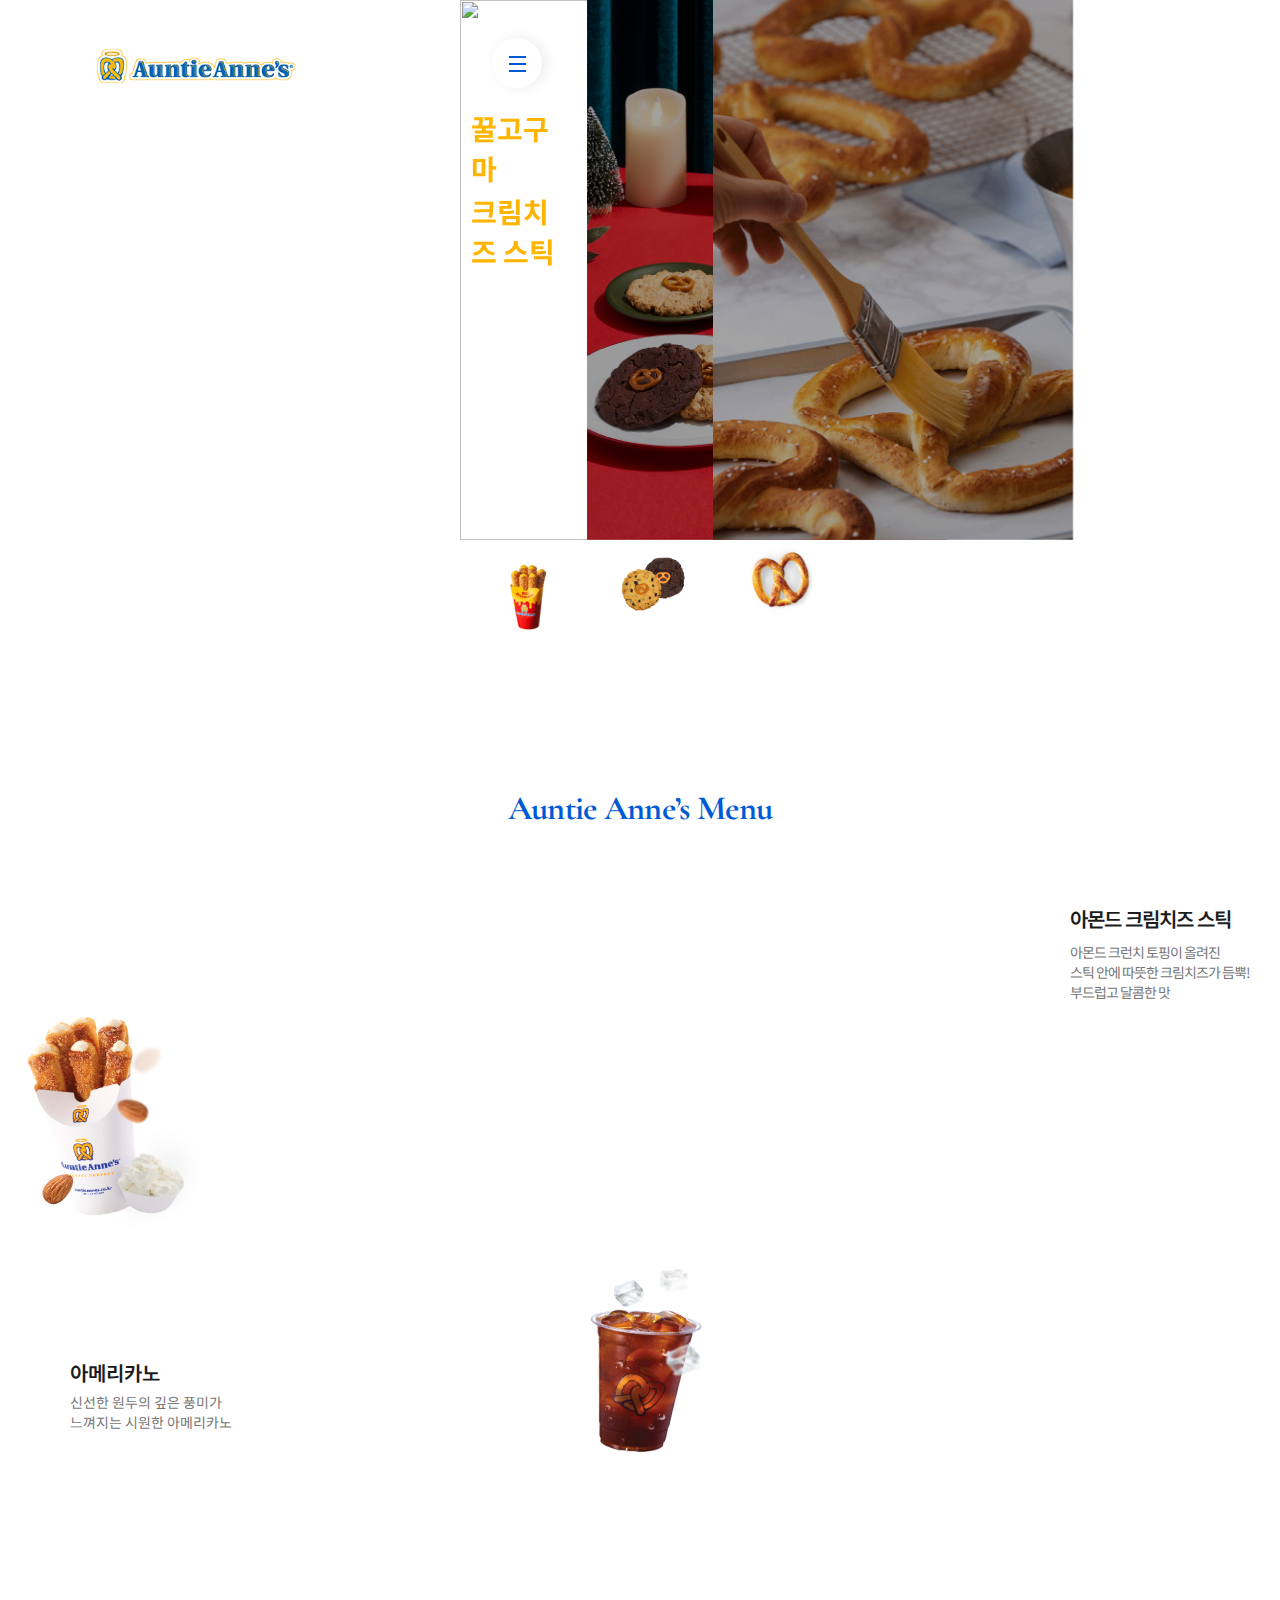
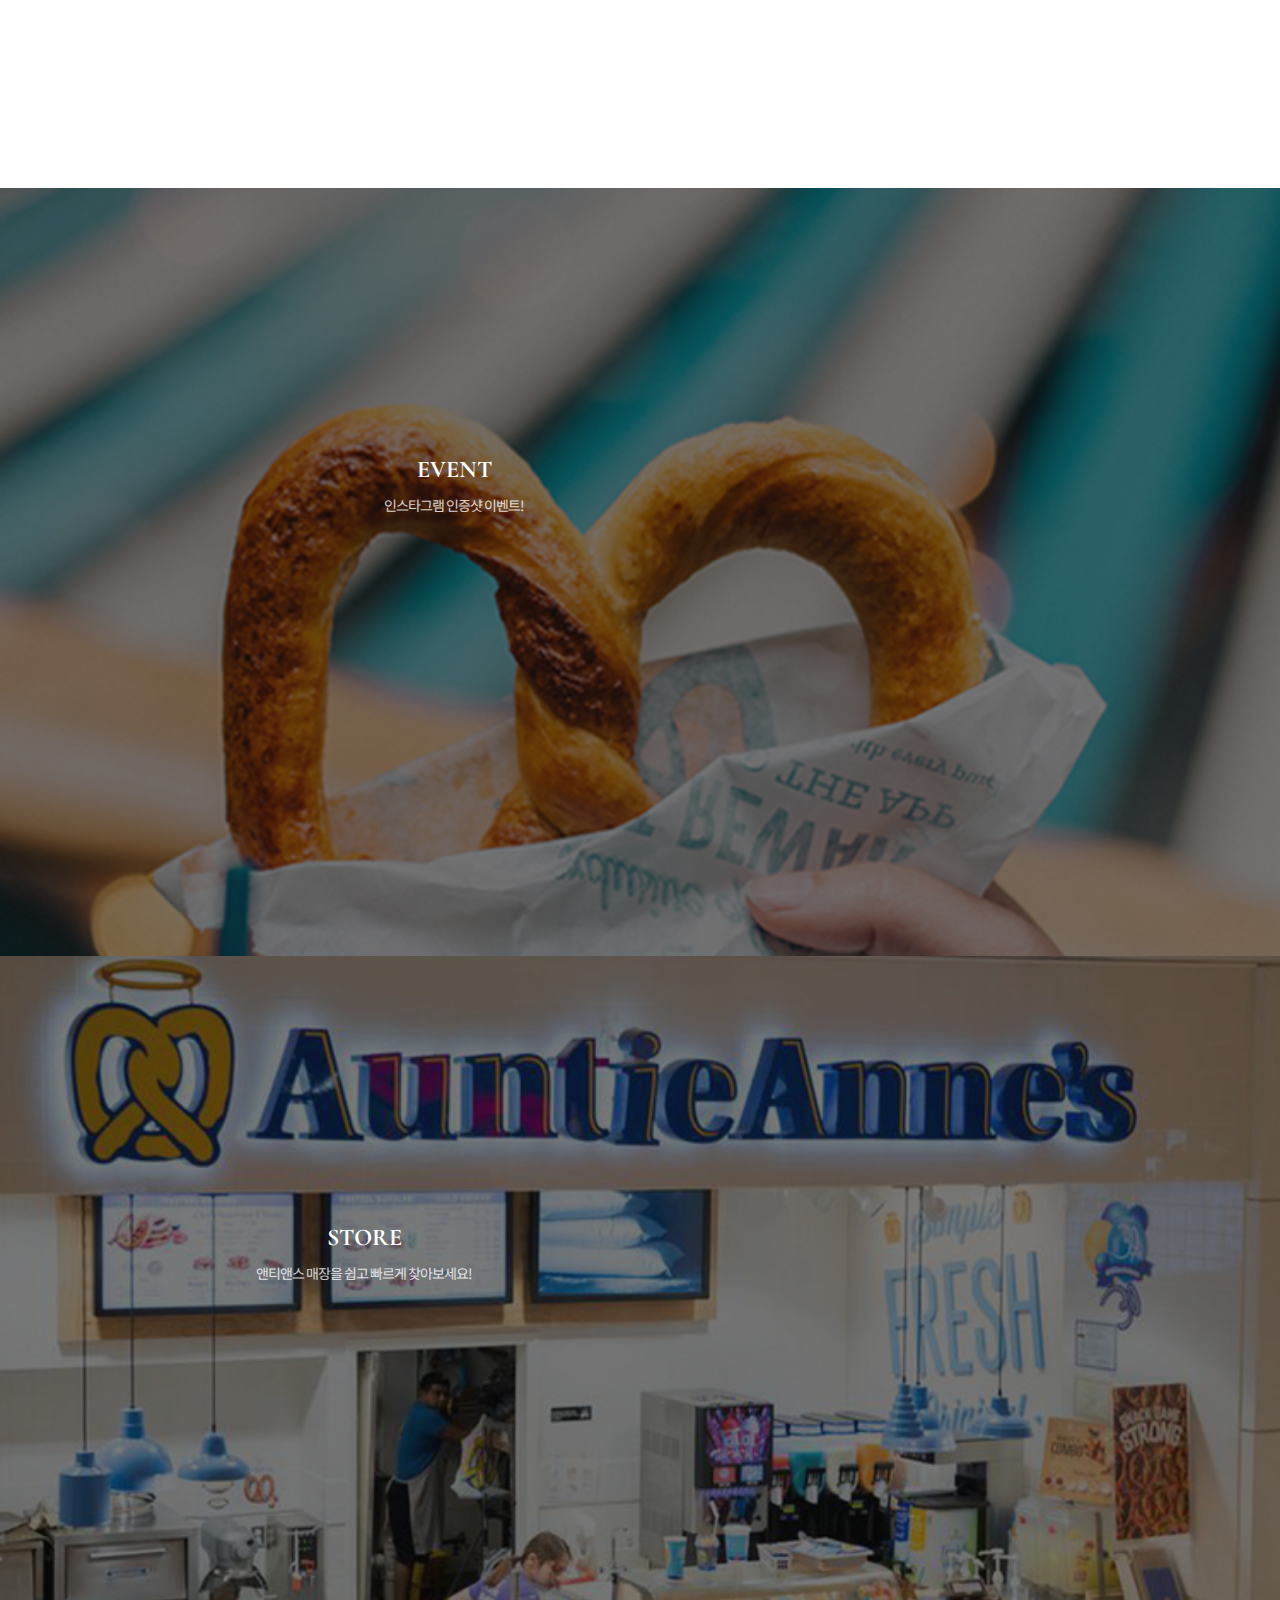
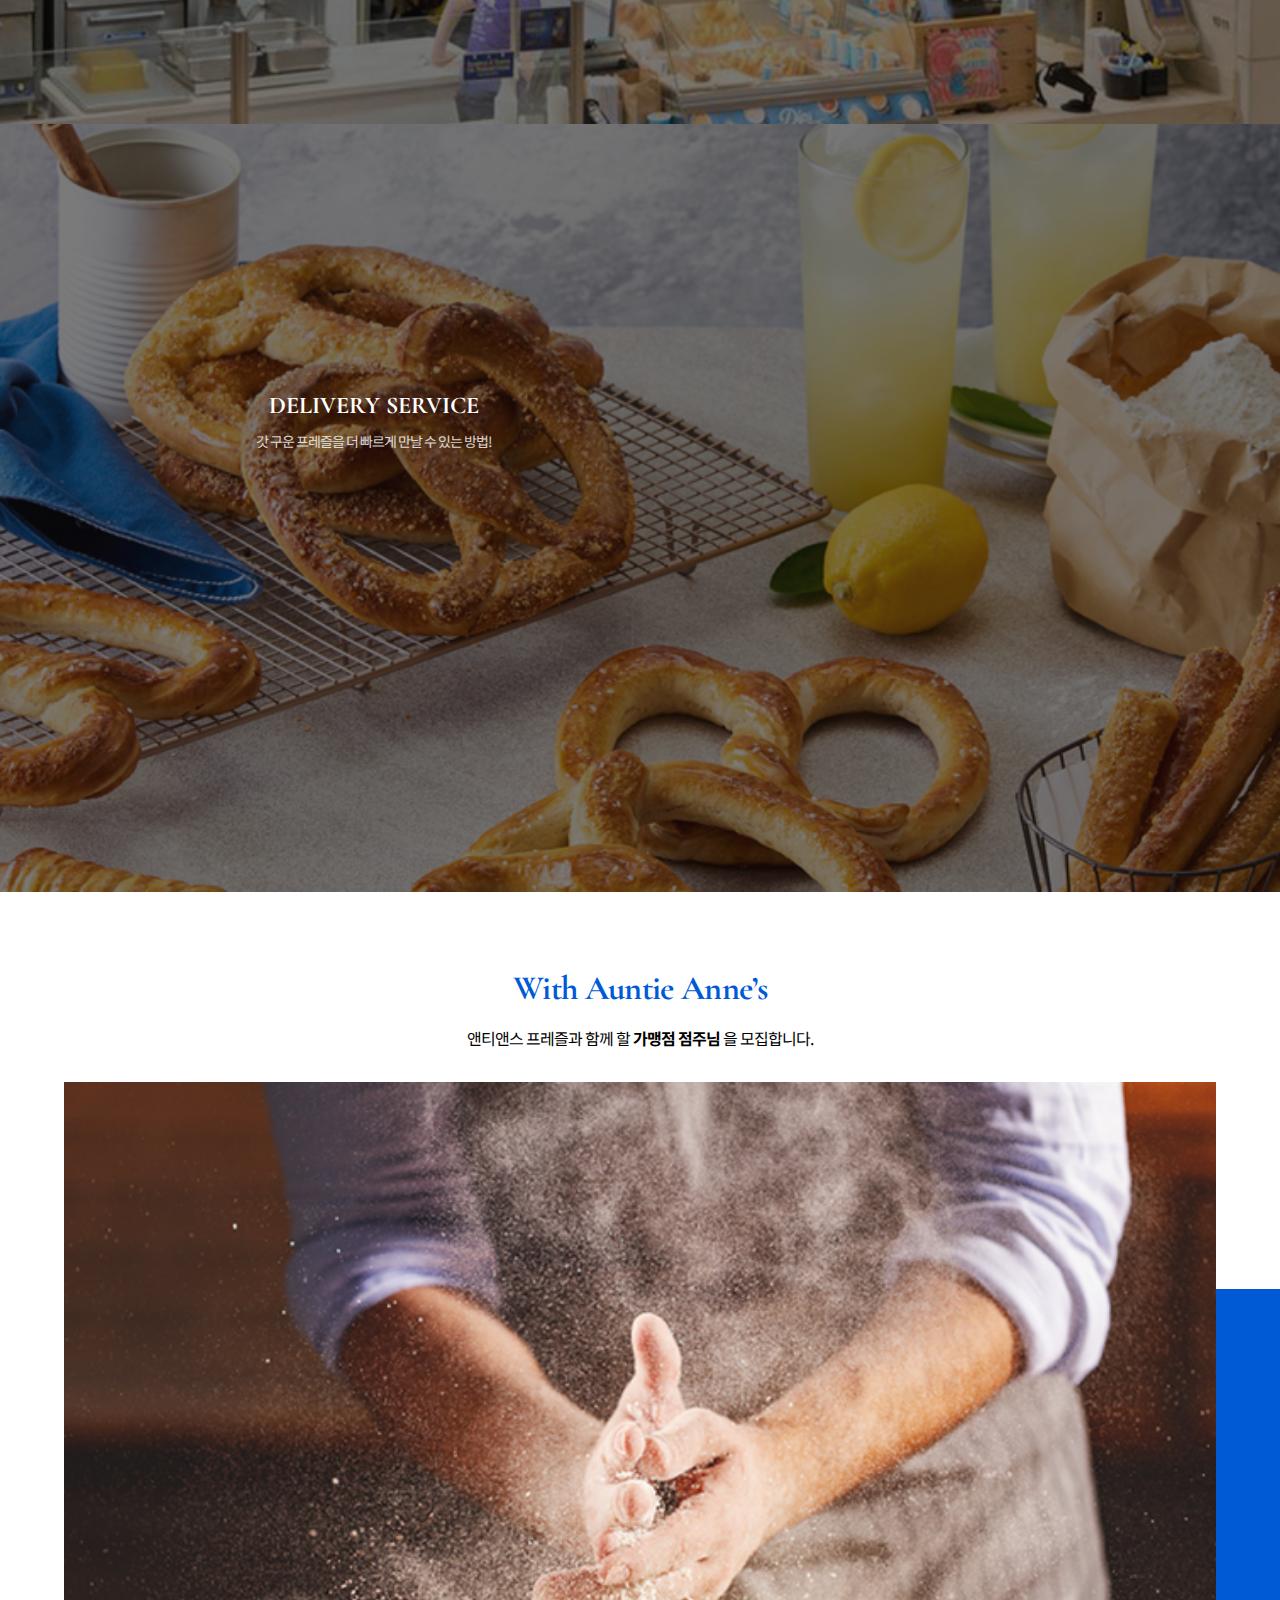
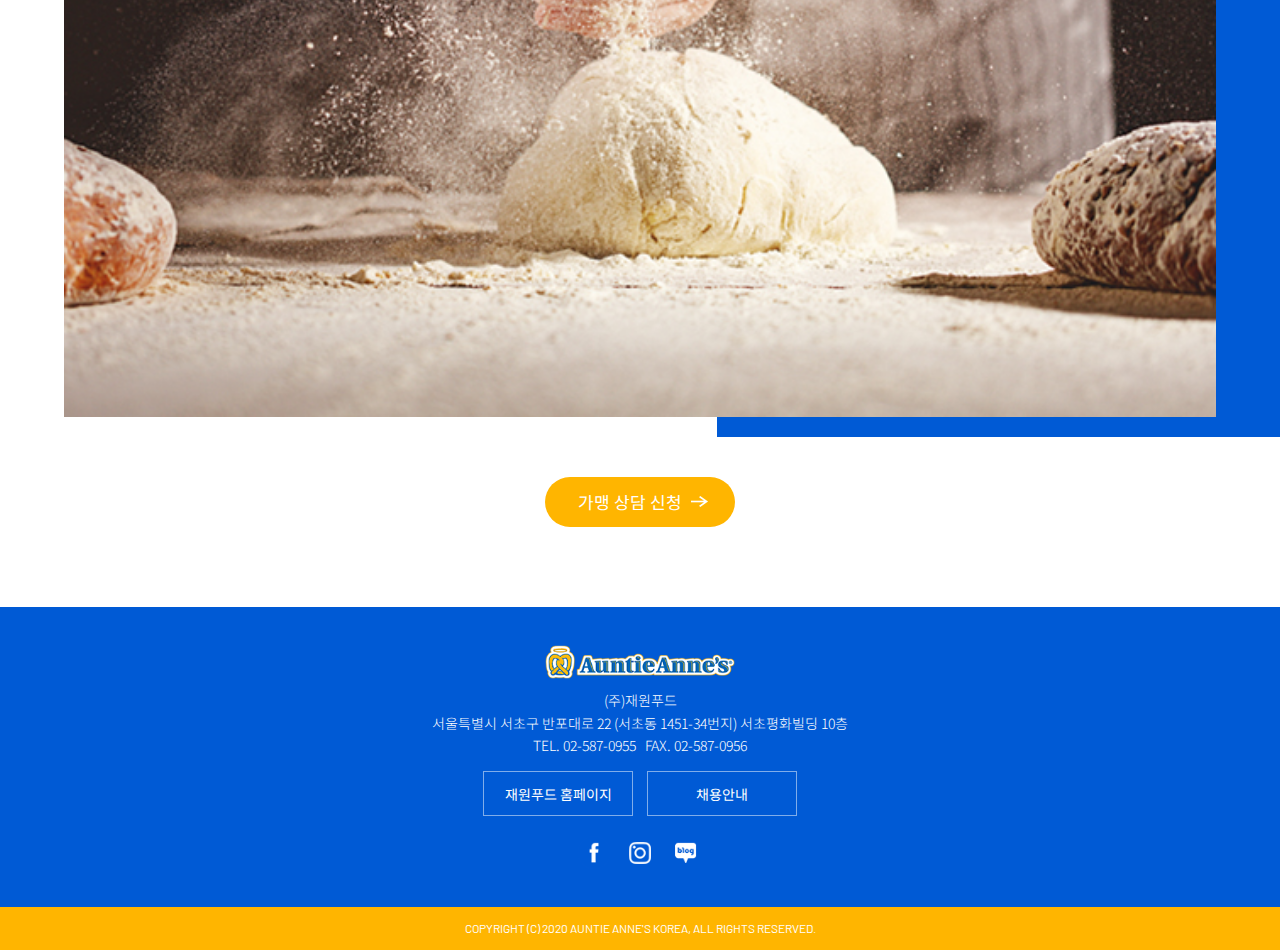
==== commit 199c4374: "update" ====
--- a/index.html
+++ b/index.html
@@ -313,8 +313,6 @@
                     <ul>
                     <li><a href="https://www.facebook.com/AuntieAnnesPretzelsKR/" target="_blank"><img src="img/main/ft-sns01.png" alt="facebook"></a></li>
                     <li><a href="https://www.instagram.com/auntieannes_korea/" target="_blank"><img src="img/main/ft-sns02.png" alt="instagram"></a></li>
-                    <!--
-                    <li><a href="#" target="_blank"><img src="/img/ft-sns03.png" alt="youtube" /></a></li> -->
                     <li><a href="https://blog.naver.com/j1food" target="_blank"><img src="img/main/ft-sns04.png" alt="naver blog"></a></li>
                     </ul>
                 </div>
--- a/css/index.css
+++ b/css/index.css
@@ -47,15 +47,14 @@
   top: 0;
   width: 100%;
   padding: 3% 0;
-  z-index: 1000;
-  position: absolute;
+  z-index: 10;
 }
 
 header div {
   margin: 0 auto;
   width: 85%;
-  /* height: auto !important; */
-  background: transparent !important;
+  /*   height: auto !important; */
+  background: transparent;
   display: -webkit-box;
   display: -ms-flexbox;
   display: flex;
@@ -79,12 +78,15 @@
 }
 
 header div .right {
+  z-index: 50;
   margin-left: 18%;
   width: 50px;
   height: 50px;
-  background-color: #fff !important;
+  background-color: #fff;
   border-radius: 100%;
   position: relative;
+  -webkit-box-shadow: 4px 0px 13px 0px rgba(0, 0, 0, 0.08);
+          box-shadow: 4px 0px 13px 0px rgba(0, 0, 0, 0.08);
 }
 
 header div .right a {
@@ -93,7 +95,7 @@
 
 header div .right a span {
   position: absolute;
-  right: 31%;
+  right: 30%;
   top: 50%;
   border: 1px solid #005ad5;
   width: 17px;
@@ -109,29 +111,47 @@
           transform: translateY(350%);
 }
 
-header div .right.on {
-  backgrounD: #ffb500 !important;
-  -webkit-transform: rotate(180deg);
-          transform: rotate(180deg);
-  transition: -webkit-transform 1s cubic-bezier(0.19, 1, 0.22, 1), opacity 0.4s cubic-bezier(0.19, 1, 0.22, 1);
-  -webkit-transition: opacity 0.4s cubic-bezier(0.19, 1, 0.22, 1), -webkit-transform 1s cubic-bezier(0.19, 1, 0.22, 1);
-  transition: opacity 0.4s cubic-bezier(0.19, 1, 0.22, 1), -webkit-transform 1s cubic-bezier(0.19, 1, 0.22, 1);
-  transition: transform 1s cubic-bezier(0.19, 1, 0.22, 1), opacity 0.4s cubic-bezier(0.19, 1, 0.22, 1);
-  transition: transform 1s cubic-bezier(0.19, 1, 0.22, 1), opacity 0.4s cubic-bezier(0.19, 1, 0.22, 1), -webkit-transform 1s cubic-bezier(0.19, 1, 0.22, 1);
-}
-
-main {
-  width: 100%;
+header div .rotate {
   overflow: hidden;
-  position: relative;
+  position: absolute;
+  top: 0px;
+  right: 0px;
+  z-index: 10;
+}
+
+header div .rotate img {
+  width: 180px;
+  -webkit-animation: rot 15s linear infinite;
+          animation: rot 15s linear infinite;
+}
+
+@-webkit-keyframes rot {
+  0% {
+    -webkit-transform: translate(61%, -40%) rotate(0deg);
+            transform: translate(61%, -40%) rotate(0deg);
+  }
+  100% {
+    -webkit-transform: translate(61%, -40%) rotate(360deg);
+            transform: translate(61%, -40%) rotate(360deg);
+  }
+}
+
+@keyframes rot {
+  0% {
+    -webkit-transform: translate(61%, -40%) rotate(0deg);
+            transform: translate(61%, -40%) rotate(0deg);
+  }
+  100% {
+    -webkit-transform: translate(61%, -40%) rotate(360deg);
+            transform: translate(61%, -40%) rotate(360deg);
+  }
 }
 
 .burger {
   display: none;
-  overflow-y: auto;
-  position: absolute;
-  width: 100%;
   height: 100%;
+  position: absolute;
+  width: 100%;
   top: 0;
   right: 0;
   z-index: 1000;
@@ -224,10 +244,6 @@
   color: #fff;
 }
 
-.burger .bur_main .wrap {
-  width: 100%;
-}
-
 .burger .bur_main .wrap .mo {
   width: 100%;
   -webkit-transition: 0.3s;
@@ -248,10 +264,6 @@
   font-weight: bold;
 }
 
-.burger .bur_main .wrap .mo .en-txt.on {
-  color: #ffb500;
-}
-
 .burger .bur_main .wrap .menu {
   width: 100%;
   -webkit-transition: 0.3s;
@@ -277,14 +289,12 @@
 }
 
 .burger .bur_main .wrap .menu ul {
-  width: 100%;
+  margin: 0;
   display: none;
   vertical-align: top;
-  white-space: nowrap;
 }
 
 .burger .bur_main .wrap .menu ul li {
-  width: 100%;
   margin-right: 15px;
 }
 
@@ -299,9 +309,7 @@
 }
 
 .burger .bur_main .wrap .menu ul.active {
-  display: -webkit-box;
-  display: -ms-flexbox;
-  display: flex;
+  display: inline-block;
 }
 
 .burger .bur_main .wrap .event {
@@ -329,8 +337,6 @@
 }
 
 .burger .bur_main .wrap .event ul {
-  list-style: none outside;
-  width: 100%;
   margin: 0;
   display: none;
   vertical-align: top;
@@ -352,8 +358,9 @@
 }
 
 .burger .bur_main .wrap .event ul.active {
-  display: block;
-  overflow: hidden;
+  display: -webkit-box;
+  display: -ms-flexbox;
+  display: flex;
 }
 
 .burger .bur_main .wrap .community {
@@ -434,7 +441,6 @@
   margin: 0;
   display: none;
   vertical-align: top;
-  white-space: nowrap;
 }
 
 .burger .bur_main .wrap .franchise ul li {
@@ -561,10 +567,6 @@
   display: inline-block;
 }
 
-.burger .bur_main .info .sns-share ul li a {
-  color: #dcdcdc;
-}
-
 .burger .bur_main .info .sns-share ul li a img {
   width: 32px;
 }
@@ -573,338 +575,6 @@
   display: block;
   -webkit-transform: translateX(0%);
           transform: translateX(0%);
-}
-
-.first {
-  z-index: 100;
-  padding: 5% 0;
-  margin: 10% 0;
-  position: relative;
-  font-family: 'Noto Sans KR', sans-serif;
-}
-
-.first h2 {
-  font-family: 'Cormorant Garamond', serif;
-  width: 100%;
-  padding-top: 60px;
-  font-size: 34px;
-  color: #005ad5;
-  font-weight: bold;
-  line-height: 1;
-  text-align: center;
-  margin-bottom: 15%;
-  letter-spacing: -0.02em;
-}
-
-.first .top_1 {
-  display: -webkit-box;
-  display: -ms-flexbox;
-  display: flex;
-}
-
-.first .top_1 .img {
-  margin-left: -30px;
-  -webkit-animation: rot02 3s ease infinite;
-          animation: rot02 3s ease infinite;
-  left: 0;
-  width: 250px;
-  height: 250px;
-}
-
-.first .top_1 .img img {
-  width: 100%;
-  height: 100%;
-  -webkit-transform: translateY(-10%);
-          transform: translateY(-10%);
-}
-
-.first .top_1 .txt {
-  font-family: 'Noto Sans KR', sans-serif;
-  position: absolute;
-  right: 30px;
-  top: 240px;
-  letter-spacing: -1px;
-}
-
-.first .top_1 .txt h3 {
-  font-size: 20px;
-  color: #1c1c1c;
-  line-height: 1.1em;
-  margin-bottom: 8px;
-  font-weight: 600;
-}
-
-.first .top_1 .txt p {
-  font-size: 14px;
-  color: #777777;
-  margin: 0.85em 0;
-}
-
-.first .top_2 {
-  display: -webkit-box;
-  display: -ms-flexbox;
-  display: flex;
-}
-
-.first .top_2 .txt {
-  position: absolute;
-  left: 70px;
-  bottom: 100px;
-}
-
-.first .top_2 .txt h3 {
-  font-size: 20px;
-  color: #1c1c1c;
-  line-height: 1.1em;
-  margin-bottom: 8px;
-  font-weight: 600;
-}
-
-.first .top_2 .txt p {
-  font-size: 14px;
-  color: #777777;
-}
-
-.first .top_2 .img {
-  margin-left: 40%;
-  -webkit-animation: rot03 3s ease infinite;
-          animation: rot03 3s ease infinite;
-  width: 250px;
-  height: 200px;
-}
-
-.first .top_2 .img img {
-  width: 100%;
-  height: 100%;
-}
-
-@-webkit-keyframes rot02 {
-  0% {
-    -webkit-transform: rotate(-1deg);
-            transform: rotate(-1deg);
-  }
-  50% {
-    -webkit-transform: rotate(1deg);
-            transform: rotate(1deg);
-  }
-  100% {
-    -webkit-transform: rotate(-1deg);
-            transform: rotate(-1deg);
-  }
-}
-
-@keyframes rot02 {
-  0% {
-    -webkit-transform: rotate(-1deg);
-            transform: rotate(-1deg);
-  }
-  50% {
-    -webkit-transform: rotate(1deg);
-            transform: rotate(1deg);
-  }
-  100% {
-    -webkit-transform: rotate(-1deg);
-            transform: rotate(-1deg);
-  }
-}
-
-@-webkit-keyframes rot03 {
-  0% {
-    -webkit-transform: rotate(1deg);
-            transform: rotate(1deg);
-  }
-  50% {
-    -webkit-transform: rotate(-1deg);
-            transform: rotate(-1deg);
-  }
-  100% {
-    -webkit-transform: rotate(1deg);
-            transform: rotate(1deg);
-  }
-}
-
-@keyframes rot03 {
-  0% {
-    -webkit-transform: rotate(1deg);
-            transform: rotate(1deg);
-  }
-  50% {
-    -webkit-transform: rotate(-1deg);
-            transform: rotate(-1deg);
-  }
-  100% {
-    -webkit-transform: rotate(1deg);
-            transform: rotate(1deg);
-  }
-}
-
-.second {
-  margin-top: 20%;
-}
-
-.second .box01 {
-  position: relative;
-}
-
-.second .box01 a {
-  width: 100%;
-}
-
-.second .box01 a img {
-  width: 100%;
-}
-
-.second .box01 .txt01 {
-  position: absolute;
-  left: 30%;
-  top: 35%;
-  text-align: center;
-}
-
-.second .box01 .txt01 .en-txt {
-  font-family: 'Cormorant Garamond', serif;
-  font-size: 24px;
-  color: #fff;
-  margin-bottom: 8px;
-  line-height: 1.1em;
-}
-
-.second .box01 .txt01 p {
-  font-family: 'Noto Sans KR', sans-serif;
-  color: #fff;
-  font-size: 14px;
-  letter-spacing: -1px;
-  margin: 0.85em 0;
-  opacity: 0.8;
-}
-
-.second .box01 .txt02 {
-  position: absolute;
-  left: 20%;
-  top: 35%;
-  text-align: center;
-}
-
-.second .box01 .txt02 .en-txt {
-  font-family: 'Cormorant Garamond', serif;
-  font-size: 24px;
-  color: #fff;
-  margin-bottom: 8px;
-  line-height: 1.1em;
-}
-
-.second .box01 .txt02 p {
-  font-family: 'Noto Sans KR', sans-serif;
-  color: #fff;
-  font-size: 14px;
-  letter-spacing: -1px;
-  margin: 0.85em 0;
-  opacity: 0.8;
-}
-
-.second .box01 .txt03 {
-  position: absolute;
-  left: 20%;
-  top: 35%;
-  text-align: center;
-}
-
-.second .box01 .txt03 .en-txt {
-  font-family: 'Cormorant Garamond', serif;
-  font-size: 24px;
-  color: #fff;
-  margin-bottom: 8px;
-  line-height: 1.1em;
-}
-
-.second .box01 .txt03 p {
-  font-family: 'Noto Sans KR', sans-serif;
-  color: #fff;
-  font-size: 14px;
-  letter-spacing: -1px;
-  margin: 0.85em 0;
-  opacity: 0.8;
-}
-
-.second .box01::before {
-  content: "";
-  width: 100%;
-  height: 100%;
-  position: absolute;
-  left: 0;
-  top: 0;
-  background-color: rgba(17, 17, 17, 0.35);
-}
-
-.third {
-  margin: 80px auto 80px;
-  width: 100%;
-  text-align: center;
-  /*  padding: 0 5%; */
-}
-
-.third .title {
-  font-family: 'Cormorant Garamond', serif;
-  font-size: 34px;
-  color: #005ad5;
-  font-weight: 700;
-  line-height: 1;
-  letter-spacing: -0.02em;
-}
-
-.third .third-txt {
-  font-family: 'Noto Sans KR', sans-serif;
-  font-size: 16px;
-  letter-spacing: -1px;
-  line-height: 1.6;
-  color: #000;
-  padding: 0 45px;
-  margin: 20px 0 60px;
-  margin-bottom: 30px;
-}
-
-.third .third-txt b {
-  color: #000;
-}
-
-.third .third-img {
-  padding: 0 5%;
-  width: 100%;
-  position: relative;
-}
-
-.third .third-img img {
-  width: 100%;
-}
-
-.third .third-img::after {
-  content: '';
-  position: absolute;
-  bottom: -20px;
-  right: -6%;
-  width: 50%;
-  height: 80%;
-  background: #005ad5;
-  z-index: -1;
-}
-
-.third .third-button {
-  padding-top: 60px;
-}
-
-.third .third-button a {
-  color: #fff;
-  font-size: 17px;
-  width: 190px;
-  height: 50px;
-  line-height: 50px;
-  display: block;
-  text-align: center;
-  font-family: 'Noto Sans KR', sans-serif;
-  border-radius: 50px;
-  margin: 0 auto;
-  padding-right: 20px;
-  background: #ffb500 url("../img/main/btn-arrow.png") no-repeat 85% center;
 }
 
 footer {
@@ -1063,4 +733,420 @@
   letter-spacing: 0.2px;
   text-align: center;
 }
+
+header {
+  position: static;
+  left: 0;
+  top: 0;
+  width: 100%;
+  padding: 3% 0;
+  z-index: 1000;
+  position: absolute;
+}
+
+header div {
+  margin: 0 auto;
+  width: 85%;
+  /* height: auto !important; */
+  background: transparent !important;
+  display: -webkit-box;
+  display: -ms-flexbox;
+  display: flex;
+  -webkit-box-pack: center;
+      -ms-flex-pack: center;
+          justify-content: center;
+}
+
+header div h2 {
+  margin-top: 10px;
+}
+
+header div h2 a {
+  vertical-align: middle;
+}
+
+header div h2 a img {
+  width: 200px;
+  height: 36px;
+  margin-bottom: 10px;
+}
+
+header div .right {
+  margin-left: 18%;
+  width: 50px;
+  height: 50px;
+  background-color: #fff !important;
+  border-radius: 100%;
+  position: relative;
+}
+
+header div .right a {
+  display: block;
+}
+
+header div .right a span {
+  position: absolute;
+  right: 31%;
+  top: 50%;
+  border: 1px solid #005ad5;
+  width: 17px;
+}
+
+header div .right a span:nth-of-type(1) {
+  -webkit-transform: translateY(-350%);
+          transform: translateY(-350%);
+}
+
+header div .right a span:nth-of-type(3) {
+  -webkit-transform: translateY(350%);
+          transform: translateY(350%);
+}
+
+header div .right.on {
+  backgrounD: #ffb500 !important;
+  -webkit-transform: rotate(180deg);
+          transform: rotate(180deg);
+  transition: -webkit-transform 1s cubic-bezier(0.19, 1, 0.22, 1), opacity 0.4s cubic-bezier(0.19, 1, 0.22, 1);
+  -webkit-transition: opacity 0.4s cubic-bezier(0.19, 1, 0.22, 1), -webkit-transform 1s cubic-bezier(0.19, 1, 0.22, 1);
+  transition: opacity 0.4s cubic-bezier(0.19, 1, 0.22, 1), -webkit-transform 1s cubic-bezier(0.19, 1, 0.22, 1);
+  transition: transform 1s cubic-bezier(0.19, 1, 0.22, 1), opacity 0.4s cubic-bezier(0.19, 1, 0.22, 1);
+  transition: transform 1s cubic-bezier(0.19, 1, 0.22, 1), opacity 0.4s cubic-bezier(0.19, 1, 0.22, 1), -webkit-transform 1s cubic-bezier(0.19, 1, 0.22, 1);
+}
+
+main {
+  width: 100%;
+  overflow: hidden;
+}
+
+.first {
+  z-index: 100;
+  padding: 5% 0;
+  margin: 10% 0;
+  position: relative;
+  font-family: 'Noto Sans KR', sans-serif;
+}
+
+.first h2 {
+  font-family: 'Cormorant Garamond', serif;
+  width: 100%;
+  padding-top: 60px;
+  font-size: 34px;
+  color: #005ad5;
+  font-weight: bold;
+  line-height: 1;
+  text-align: center;
+  margin-bottom: 15%;
+  letter-spacing: -0.02em;
+}
+
+.first .top_1 {
+  display: -webkit-box;
+  display: -ms-flexbox;
+  display: flex;
+}
+
+.first .top_1 .img {
+  margin-left: -30px;
+  -webkit-animation: rot02 3s ease infinite;
+          animation: rot02 3s ease infinite;
+  left: 0;
+  width: 250px;
+  height: 250px;
+}
+
+.first .top_1 .img img {
+  width: 100%;
+  height: 100%;
+  -webkit-transform: translateY(-10%);
+          transform: translateY(-10%);
+}
+
+.first .top_1 .txt {
+  font-family: 'Noto Sans KR', sans-serif;
+  position: absolute;
+  right: 30px;
+  top: 240px;
+  letter-spacing: -1px;
+}
+
+.first .top_1 .txt h3 {
+  font-size: 20px;
+  color: #1c1c1c;
+  line-height: 1.1em;
+  margin-bottom: 8px;
+  font-weight: 600;
+}
+
+.first .top_1 .txt p {
+  font-size: 14px;
+  color: #777777;
+  margin: 0.85em 0;
+}
+
+.first .top_2 {
+  display: -webkit-box;
+  display: -ms-flexbox;
+  display: flex;
+}
+
+.first .top_2 .txt {
+  position: absolute;
+  left: 70px;
+  bottom: 100px;
+}
+
+.first .top_2 .txt h3 {
+  font-size: 20px;
+  color: #1c1c1c;
+  line-height: 1.1em;
+  margin-bottom: 8px;
+  font-weight: 600;
+}
+
+.first .top_2 .txt p {
+  font-size: 14px;
+  color: #777777;
+}
+
+.first .top_2 .img {
+  margin-left: 40%;
+  -webkit-animation: rot03 3s ease infinite;
+          animation: rot03 3s ease infinite;
+  width: 250px;
+  height: 200px;
+}
+
+.first .top_2 .img img {
+  width: 100%;
+  height: 100%;
+}
+
+@-webkit-keyframes rot02 {
+  0% {
+    -webkit-transform: rotate(-1deg);
+            transform: rotate(-1deg);
+  }
+  50% {
+    -webkit-transform: rotate(1deg);
+            transform: rotate(1deg);
+  }
+  100% {
+    -webkit-transform: rotate(-1deg);
+            transform: rotate(-1deg);
+  }
+}
+
+@keyframes rot02 {
+  0% {
+    -webkit-transform: rotate(-1deg);
+            transform: rotate(-1deg);
+  }
+  50% {
+    -webkit-transform: rotate(1deg);
+            transform: rotate(1deg);
+  }
+  100% {
+    -webkit-transform: rotate(-1deg);
+            transform: rotate(-1deg);
+  }
+}
+
+@-webkit-keyframes rot03 {
+  0% {
+    -webkit-transform: rotate(1deg);
+            transform: rotate(1deg);
+  }
+  50% {
+    -webkit-transform: rotate(-1deg);
+            transform: rotate(-1deg);
+  }
+  100% {
+    -webkit-transform: rotate(1deg);
+            transform: rotate(1deg);
+  }
+}
+
+@keyframes rot03 {
+  0% {
+    -webkit-transform: rotate(1deg);
+            transform: rotate(1deg);
+  }
+  50% {
+    -webkit-transform: rotate(-1deg);
+            transform: rotate(-1deg);
+  }
+  100% {
+    -webkit-transform: rotate(1deg);
+            transform: rotate(1deg);
+  }
+}
+
+.second {
+  margin-top: 20%;
+}
+
+.second .box01 {
+  position: relative;
+}
+
+.second .box01 a {
+  width: 100%;
+}
+
+.second .box01 a img {
+  width: 100%;
+}
+
+.second .box01 .txt01 {
+  position: absolute;
+  left: 30%;
+  top: 35%;
+  text-align: center;
+}
+
+.second .box01 .txt01 .en-txt {
+  font-family: 'Cormorant Garamond', serif;
+  font-size: 24px;
+  color: #fff;
+  margin-bottom: 8px;
+  line-height: 1.1em;
+}
+
+.second .box01 .txt01 p {
+  font-family: 'Noto Sans KR', sans-serif;
+  color: #fff;
+  font-size: 14px;
+  letter-spacing: -1px;
+  margin: 0.85em 0;
+  opacity: 0.8;
+}
+
+.second .box01 .txt02 {
+  position: absolute;
+  left: 20%;
+  top: 35%;
+  text-align: center;
+}
+
+.second .box01 .txt02 .en-txt {
+  font-family: 'Cormorant Garamond', serif;
+  font-size: 24px;
+  color: #fff;
+  margin-bottom: 8px;
+  line-height: 1.1em;
+}
+
+.second .box01 .txt02 p {
+  font-family: 'Noto Sans KR', sans-serif;
+  color: #fff;
+  font-size: 14px;
+  letter-spacing: -1px;
+  margin: 0.85em 0;
+  opacity: 0.8;
+}
+
+.second .box01 .txt03 {
+  position: absolute;
+  left: 20%;
+  top: 35%;
+  text-align: center;
+}
+
+.second .box01 .txt03 .en-txt {
+  font-family: 'Cormorant Garamond', serif;
+  font-size: 24px;
+  color: #fff;
+  margin-bottom: 8px;
+  line-height: 1.1em;
+}
+
+.second .box01 .txt03 p {
+  font-family: 'Noto Sans KR', sans-serif;
+  color: #fff;
+  font-size: 14px;
+  letter-spacing: -1px;
+  margin: 0.85em 0;
+  opacity: 0.8;
+}
+
+.second .box01::before {
+  content: "";
+  width: 100%;
+  height: 100%;
+  position: absolute;
+  left: 0;
+  top: 0;
+  background-color: rgba(17, 17, 17, 0.35);
+}
+
+.third {
+  margin: 80px auto 80px;
+  width: 100%;
+  text-align: center;
+  /*  padding: 0 5%; */
+}
+
+.third .title {
+  font-family: 'Cormorant Garamond', serif;
+  font-size: 34px;
+  color: #005ad5;
+  font-weight: 700;
+  line-height: 1;
+  letter-spacing: -0.02em;
+}
+
+.third .third-txt {
+  font-family: 'Noto Sans KR', sans-serif;
+  font-size: 16px;
+  letter-spacing: -1px;
+  line-height: 1.6;
+  color: #000;
+  padding: 0 45px;
+  margin: 20px 0 60px;
+  margin-bottom: 30px;
+}
+
+.third .third-txt b {
+  color: #000;
+}
+
+.third .third-img {
+  padding: 0 5%;
+  width: 100%;
+  position: relative;
+}
+
+.third .third-img img {
+  width: 100%;
+}
+
+.third .third-img::after {
+  content: '';
+  position: absolute;
+  bottom: -20px;
+  right: -6%;
+  width: 50%;
+  height: 80%;
+  background: #005ad5;
+  z-index: -1;
+}
+
+.third .third-button {
+  padding-top: 60px;
+}
+
+.third .third-button a {
+  color: #fff;
+  font-size: 17px;
+  width: 190px;
+  height: 50px;
+  line-height: 50px;
+  display: block;
+  text-align: center;
+  font-family: 'Noto Sans KR', sans-serif;
+  border-radius: 50px;
+  margin: 0 auto;
+  padding-right: 20px;
+  background: #ffb500 url("../img/main/btn-arrow.png") no-repeat 85% center;
+}
 /*# sourceMappingURL=index.css.map */